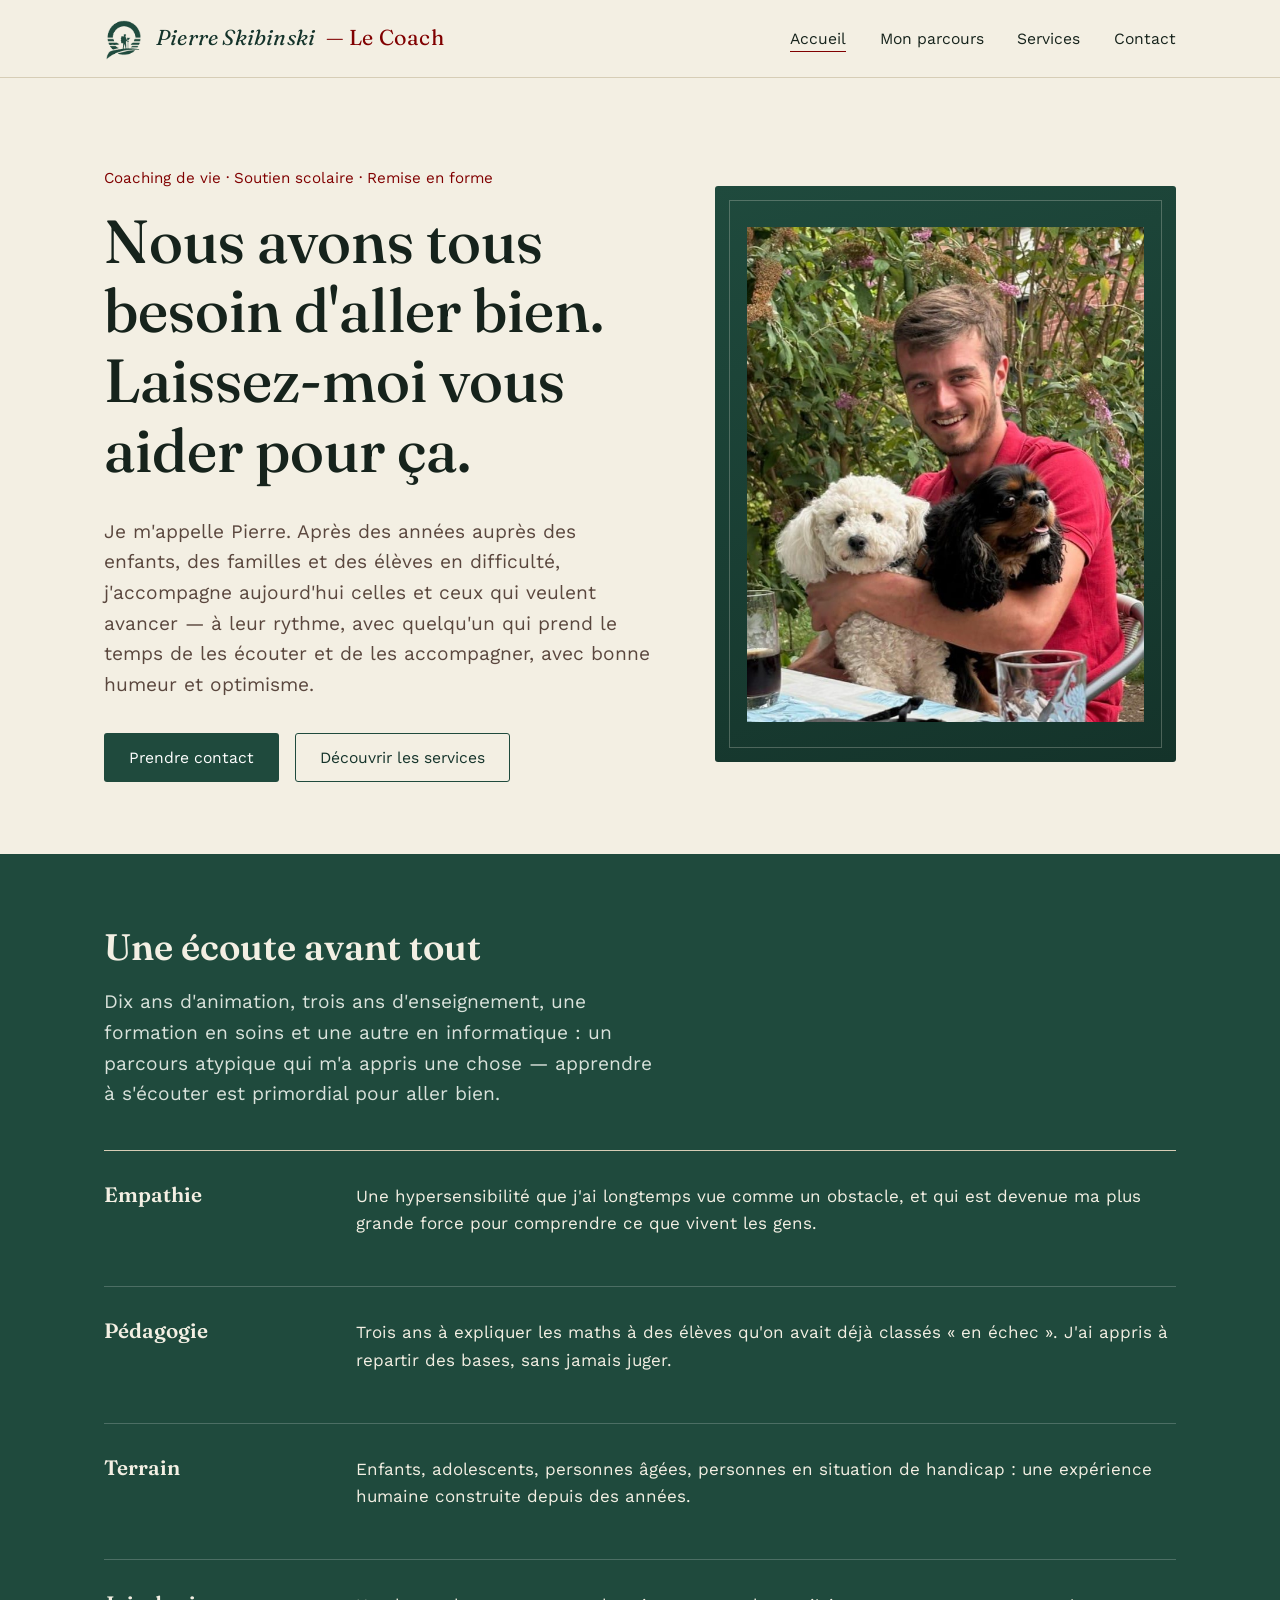
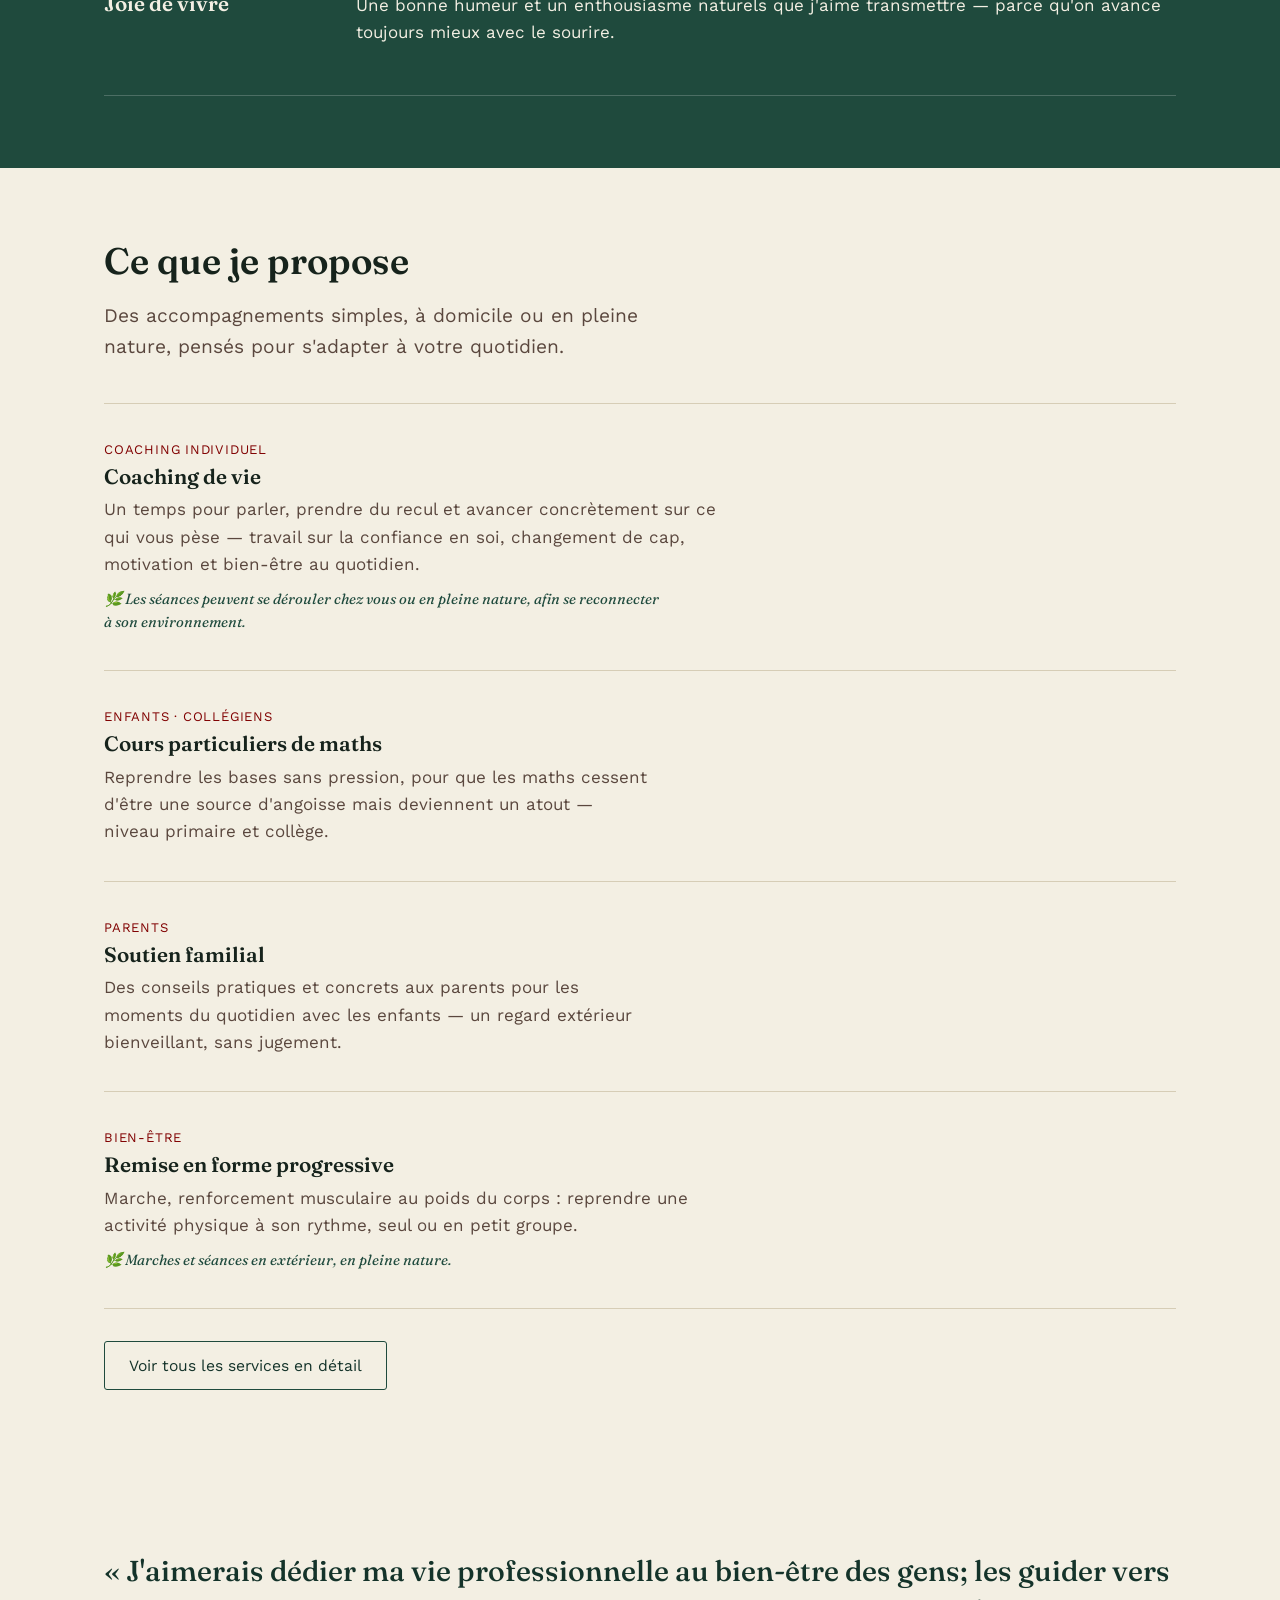
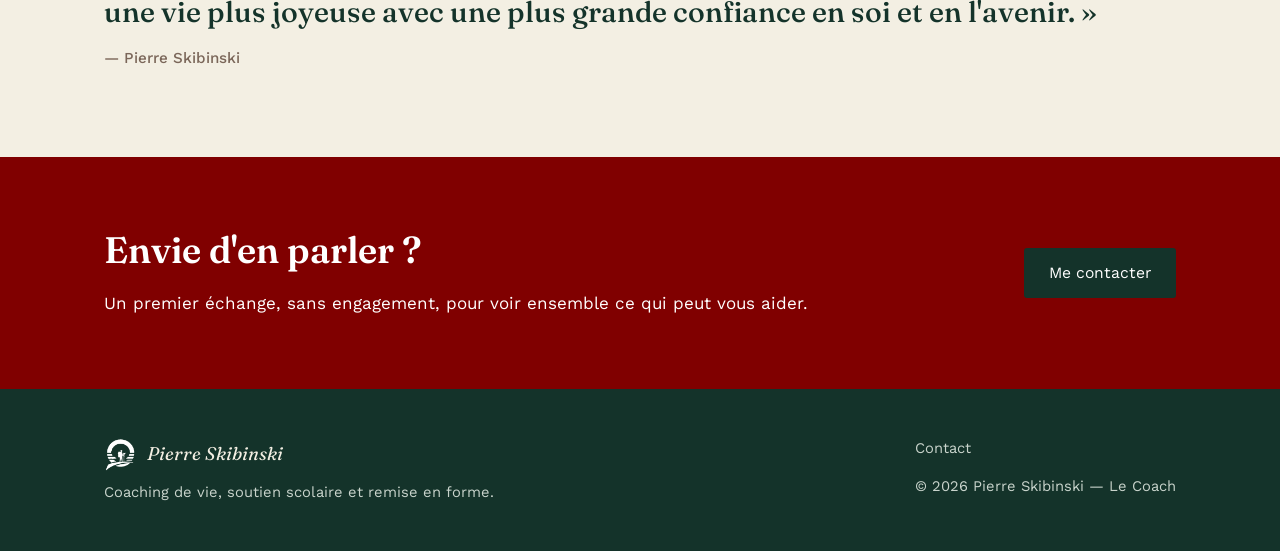
==== index.html @ 206ab9bb "ajout de la photo et correction de quelques tournures de phrases" ====
<!DOCTYPE html>
<html lang="fr">
<head>
<meta charset="UTF-8">
<meta name="viewport" content="width=device-width, initial-scale=1.0">
<title>Pierre Skibinski — Le Coach | Coaching de vie, soutien scolaire et remise en forme</title>
<meta name="description" content="Pierre Skibinski, Le Coach : coaching de vie à l'écoute, cours particuliers de maths et remise en forme progressive, à domicile ou en pleine nature.">

<link rel="preconnect" href="https://fonts.googleapis.com">
<link href="https://fonts.googleapis.com/css2?family=Fraunces:ital,wght@0,400;0,500;0,600;1,500&family=Work+Sans:wght@400;500;600&display=swap" rel="stylesheet">
<link href="https://cdn.jsdelivr.net/npm/bootstrap@5.3.3/dist/css/bootstrap.min.css" rel="stylesheet">
<link rel="stylesheet" href="css/style.css">
</head>
<body>

<header class="site-header">
  <div class="wrap">
    <a href="index.html" class="logotype">
      <img src="img/logo-vert.png" alt="Logo Pierre Skibinski — Le Coach" class="logo-img">
      Pierre Skibinski <span>— Le Coach</span>
    </a>
    <nav class="main-nav" aria-label="Navigation principale">
      <ul>
        <li><a href="index.html" aria-current="page">Accueil</a></li>
        <li><a href="a-propos.html">Mon parcours</a></li>
        <li><a href="services.html">Services</a></li>
        <li><a href="contact.html">Contact</a></li>
      </ul>
    </nav>
    <button class="nav-toggle" aria-label="Ouvrir le menu" aria-expanded="false">☰</button>
  </div>
</header>

<main>

  <section class="hero">
    <div class="wrap">
      <div class="hero-text">
        <p class="hero-eyebrow">Coaching de vie · Soutien scolaire · Remise en forme</p>
        <h1>Nous avons tous besoin d'aller bien. Laissez-moi vous aider pour ça.</h1>
        <p class="lede">Je m'appelle Pierre. Après des années auprès des enfants, des familles et des élèves en difficulté, j'accompagne aujourd'hui celles et ceux qui veulent avancer — à leur rythme, avec quelqu'un qui prend le temps de les écouter et de les accompagner, avec bonne humeur et optimisme.</p>
        <div class="hero-actions">
          <a href="contact.html" class="btn btn-primary">Prendre contact</a>
          <a href="services.html" class="btn btn-outline">Découvrir les services</a>
        </div>
      </div>
      <div class="hero-portrait">
        <div class="portrait-frame">
          <img src="img/pierre.jpeg" alt="Pierre Skibinski" class="portrait-photo">
        </div>
      </div>
    </div>
  </section>

  <section class="section-alt">
    <div class="wrap">
      <div class="section-head">
        <h2>Une écoute avant tout</h2>
        <p class="lede">Dix ans d'animation, trois ans d'enseignement, une formation en soins et une autre en informatique : un parcours atypique qui m'a appris une chose — apprendre à s'écouter est primordial pour aller bien.</p>
      </div>
      <div class="pillars">
        <div class="pillar">
          <h3>Empathie</h3>
          <p>Une hypersensibilité que j'ai longtemps vue comme un obstacle, et qui est devenue ma plus grande force pour comprendre ce que vivent les gens.</p>
        </div>
        <div class="pillar">
          <h3>Pédagogie</h3>
          <p>Trois ans à expliquer les maths à des élèves qu'on avait déjà classés « en échec ». J'ai appris à repartir des bases, sans jamais juger.</p>
        </div>
        <div class="pillar">
          <h3>Terrain</h3>
          <p>Enfants, adolescents, personnes âgées, personnes en situation de handicap : une expérience humaine construite depuis des années.</p>
        </div>
        <div class="pillar">
          <h3>Joie de vivre</h3>
          <p>Une bonne humeur et un enthousiasme naturels que j'aime transmettre — parce qu'on avance toujours mieux avec le sourire.</p>
        </div>
      </div>
    </div>
  </section>

  <section>
    <div class="wrap">
      <div class="section-head">
        <h2>Ce que je propose</h2>
        <p class="lede">Des accompagnements simples, à domicile ou en pleine nature, pensés pour s'adapter à votre quotidien.</p>
      </div>
      <div class="services-list">

        <div class="service-row">
          <div>
            <span class="service-tag">Coaching individuel</span>
            <h3>Coaching de vie</h3>
            <p>Un temps pour parler, prendre du recul et avancer concrètement sur ce qui vous pèse — travail sur la confiance en soi, changement de cap, motivation et bien-être au quotidien.</p>
            <span class="nature-note">🌿 Les séances peuvent se dérouler chez vous ou en pleine nature, afin se reconnecter à son environnement.</span>
          </div>
        </div>

        <div class="service-row">
          <div>
            <span class="service-tag">Enfants · Collégiens</span>
            <h3>Cours particuliers de maths</h3>
            <p>Reprendre les bases sans pression, pour que les maths cessent d'être une source d'angoisse mais deviennent un atout — niveau&nbsp;primaire et&nbsp;collège.</p>
          </div>
        </div>

        <div class="service-row">
          <div>
            <span class="service-tag">Parents</span>
            <h3>Soutien familial</h3>
            <p>Des conseils pratiques et concrets aux parents pour les moments du quotidien avec les enfants — un regard extérieur bienveillant, sans&nbsp;jugement.</p>
          </div>
        </div>

        <div class="service-row">
          <div>
            <span class="service-tag">Bien-être</span>
            <h3>Remise en forme progressive</h3>
            <p>Marche, renforcement musculaire au poids du corps : reprendre une activité physique à son rythme, seul ou en petit groupe.</p>
            <span class="nature-note">🌿 Marches et séances en extérieur, en pleine nature.</span>
          </div>
        </div>

      </div>
      <p style="margin-top:2rem;"><a href="services.html" class="btn btn-outline">Voir tous les services en détail</a></p>
    </div>
  </section>

  <section>
    <div class="wrap">
      <blockquote class="quote-block">
        « J'aimerais dédier ma vie professionnelle au bien-être des gens; les guider vers une vie plus joyeuse avec une plus grande confiance en soi et en l'avenir. »
        <cite>— Pierre Skibinski</cite>
      </blockquote>
    </div>
  </section>

  <section class="cta-band">
    <div class="wrap">
      <div>
        <h2>Envie d'en parler ?</h2>
        <p style="margin-bottom:0;">Un premier échange, sans engagement, pour voir ensemble ce qui peut vous aider.</p>
      </div>
      <a href="contact.html" class="btn" style="background:var(--forest-dark); color:var(--white);">Me contacter</a>
    </div>
  </section>

</main>

<footer class="site-footer">
  <div class="wrap">
    <div>
      <span class="footer-logo"><img src="img/logo-blanc.png" alt="" class="logo-img">Pierre Skibinski</span>
      <p>Coaching de vie, soutien scolaire et remise en forme.</p>
    </div>
    <div>
      <p><a href="contact.html">Contact</a></p>
      <p>© <span id="year"></span> Pierre Skibinski — Le Coach</p>
    </div>
  </div>
</footer>

<script src="https://cdn.jsdelivr.net/npm/bootstrap@5.3.3/dist/js/bootstrap.bundle.min.js"></script>
<script src="js/script.js"></script>
<script>document.getElementById("year").textContent = new Date().getFullYear();</script>
</body>
</html>
---- css/style.css ----
/* ==========================================================================
   Pierre Skibinski — Le Coach
   Design tokens
   ========================================================================== */

:root {
  --ink: #16231C;
  --cream: #F3EFE3;
  --cream-dim: #EAE4D3;
  --forest: #1F4A3D;
  --forest-dark: #14332A;
  --clay: #800000;
  --line: #D6CDB6;
  --white: #FFFFFF;

  --font-display: "Fraunces", Georgia, serif;
  --font-body: "Work Sans", -apple-system, BlinkMacSystemFont, sans-serif;

  --max-width: 1120px;
  --gutter: 1.5rem;
}

* { box-sizing: border-box; }

html { scroll-behavior: smooth; }

body {
  margin: 0;
  font-family: var(--font-body);
  color: var(--ink);
  background: var(--cream);
  font-size: 17px;
  line-height: 1.6;
  -webkit-font-smoothing: antialiased;
}

img { max-width: 100%; display: block; }

a { color: inherit; }

.wrap {
  max-width: var(--max-width);
  margin: 0 auto;
  padding: 0 var(--gutter);
}

h1, h2, h3, h4 {
  font-family: var(--font-display);
  font-weight: 600;
  line-height: 1.15;
  margin: 0 0 0.5em;
  color: var(--ink);
}

h1 { font-size: clamp(2.4rem, 5vw, 3.8rem); font-weight: 500; }
h2 { font-size: clamp(1.7rem, 3vw, 2.3rem); }
h3 { font-size: 1.3rem; }

p { margin: 0 0 1em; }

p, li, dd, blockquote, .contact-method p {
  text-wrap: pretty;
}

h1, h2, h3, h4 {
  text-wrap: balance;
}

.lede {
  font-size: 1.2rem;
  color: #5A473E;
  max-width: 46ch;
}

/* Focus visibility */
a:focus-visible, button:focus-visible {
  outline: 2px solid var(--clay);
  outline-offset: 3px;
}

/* --------------------------------------------------------------------
   Header / nav
   -------------------------------------------------------------------- */

.site-header {
  border-bottom: 1px solid var(--line);
  background: var(--cream);
  position: sticky;
  top: 0;
  z-index: 20;
}

.site-header .wrap {
  display: flex;
  align-items: center;
  justify-content: space-between;
  padding-top: 1.1rem;
  padding-bottom: 1.1rem;
}

.logotype {
  display: flex;
  align-items: center;
  gap: 0.65rem;
  font-family: var(--font-display);
  font-style: italic;
  font-size: 1.35rem;
  text-decoration: none;
  color: var(--forest-dark);
  letter-spacing: 0.01em;
}

.logotype span { color: var(--clay); font-style: normal; }

.logo-img {
  height: 42px;
  width: auto;
  display: block;
}

.main-nav ul {
  list-style: none;
  display: flex;
  gap: 2.1rem;
  margin: 0;
  padding: 0;
}

.main-nav a {
  text-decoration: none;
  font-size: 0.98rem;
  color: var(--ink);
  padding-bottom: 3px;
  border-bottom: 1px solid transparent;
  transition: border-color 0.15s ease;
}

.main-nav a:hover,
.main-nav a[aria-current="page"] {
  border-bottom-color: var(--clay);
}

.nav-toggle {
  display: none;
  background: none;
  border: 1px solid var(--line);
  border-radius: 6px;
  padding: 0.4rem 0.6rem;
  font-size: 1.1rem;
  cursor: pointer;
}

/* --------------------------------------------------------------------
   Buttons
   -------------------------------------------------------------------- */

.btn {
  display: inline-block;
  font-family: var(--font-body);
  font-size: 0.98rem;
  text-decoration: none;
  padding: 0.75rem 1.5rem;
  border-radius: 3px;
  border: 1px solid transparent;
  cursor: pointer;
  transition: transform 0.12s ease, background 0.15s ease;
}

.btn-primary {
  background: var(--forest);
  color: var(--white);
}
.btn-primary:hover { background: var(--forest-dark); }

.btn-outline {
  border-color: var(--forest);
  color: var(--forest-dark);
  background: transparent;
}
.btn-outline:hover { background: var(--forest); color: var(--white); }

.btn-clay {
  background: var(--clay);
  color: var(--white);
}
.btn-clay:hover { background: #5E0000; }

/* --------------------------------------------------------------------
   Hero
   -------------------------------------------------------------------- */

.hero {
  padding: 5.5rem 0 4.5rem;
}

.hero .wrap {
  display: grid;
  grid-template-columns: 1.1fr 0.9fr;
  gap: 3rem;
  align-items: center;
}

.hero-eyebrow {
  font-size: 0.95rem;
  color: var(--clay);
  margin-bottom: 1rem;
  font-family: var(--font-body);
}

.hero-actions {
  display: flex;
  gap: 1rem;
  margin-top: 2rem;
  flex-wrap: wrap;
}

.hero-portrait {
  position: relative;
}

.portrait-frame {
  aspect-ratio: 4 / 5;
  background: linear-gradient(160deg, var(--forest) 0%, var(--forest-dark) 100%);
  border-radius: 3px;
  display: flex;
  align-items: center;
  justify-content: center;
  color: var(--cream);
  font-family: var(--font-display);
  font-style: italic;
  font-size: 1rem;
  text-align: center;
  padding: 2rem;
  position: relative;
  overflow: hidden;
}

.portrait-frame::after {
  content: "";
  position: absolute;
  inset: 0;
  border: 1px solid rgba(243,239,227,0.25);
  margin: 14px;
}

/* --------------------------------------------------------------------
   Sections
   -------------------------------------------------------------------- */

section { padding: 4.5rem 0; }

.section-alt { background: var(--forest); color: var(--cream); }
.section-alt h2, .section-alt h3 { color: var(--cream); }
.section-alt .lede { color: #D9E2DB; }
.section-alt .pillar { border-bottom-color: rgba(255,255,255,0.2); }

.section-head {
  max-width: 60ch;
  margin-bottom: 2.5rem;
}

/* Values / pillars list — hairline rows, not cards */
.pillars {
  border-top: 1px solid var(--line);
}

.pillar {
  display: grid;
  grid-template-columns: 220px 1fr;
  gap: 2rem;
  padding: 2rem 0;
  border-bottom: 1px solid var(--line);
}

.pillar h3 { margin-bottom: 0.4rem; color: inherit; }

/* Services list */
.services-list {
  border-top: 1px solid var(--line);
}

.service-row {
  display: grid;
  grid-template-columns: 1fr auto;
  gap: 1.5rem;
  align-items: start;
  padding: 2.2rem 0;
  border-bottom: 1px solid var(--line);
}

.service-row h3 { margin-bottom: 0.5rem; }
.service-row p { max-width: 56ch; color: #5A473E; margin-bottom: 0; }

.nature-note {
  display: block;
  margin-top: 0.6rem;
  font-family: var(--font-display);
  font-style: italic;
  font-size: 0.92rem;
  color: var(--forest);
  max-width: 56ch;
}

.service-tag {
  font-size: 0.82rem;
  color: var(--clay);
  text-transform: uppercase;
  letter-spacing: 0.06em;
  margin-bottom: 0.3rem;
  display: block;
}

.service-cta {
  align-self: center;
  white-space: nowrap;
}

/* Timeline (parcours) */
.timeline {
  border-left: 2px solid var(--line);
  padding-left: 2rem;
  margin-left: 0.3rem;
}

.timeline-item {
  position: relative;
  padding-bottom: 2.2rem;
}

.timeline-item::before {
  content: "";
  position: absolute;
  left: -2.42rem;
  top: 0.35rem;
  width: 10px;
  height: 10px;
  border-radius: 50%;
  background: var(--clay);
}

.timeline-year {
  font-family: var(--font-display);
  font-style: italic;
  color: var(--clay);
  font-size: 0.95rem;
  display: block;
  margin-bottom: 0.2rem;
}

/* Quote */
.quote-block {
  max-width: 62ch;
  font-family: var(--font-display);
  font-size: clamp(1.3rem, 2.6vw, 1.8rem);
  line-height: 1.4;
  font-weight: 500;
  color: var(--forest-dark);
}

.quote-block cite {
  display: block;
  font-family: var(--font-body);
  font-style: normal;
  font-size: 0.95rem;
  color: #7A6659;
  margin-top: 1rem;
}

/* CTA band */
.cta-band {
  background: var(--clay);
  color: var(--white);
  text-align: left;
}
.cta-band h2 { color: var(--white); }
.cta-band .wrap {
  display: flex;
  justify-content: space-between;
  align-items: center;
  gap: 2rem;
  flex-wrap: wrap;
}

/* --------------------------------------------------------------------
   Contact page
   -------------------------------------------------------------------- */

.contact-methods {
  display: grid;
  grid-template-columns: 1fr 1fr;
  gap: 1.5rem;
  margin-bottom: 3rem;
}

.contact-method {
  display: block;
  border: 1px solid var(--line);
  border-radius: 3px;
  padding: 1.8rem;
  text-decoration: none;
  color: inherit;
  transition: border-color 0.15s ease, background 0.15s ease;
}

.contact-method:hover {
  border-color: var(--forest);
  background: var(--white);
}

.contact-method h3 {
  margin: 0.3rem 0 0.2rem;
  word-break: break-word;
}

.contact-method p {
  margin: 0;
  color: #7A6659;
  font-size: 0.92rem;
}

.contact-info dt {
  font-family: var(--font-display);
  font-style: italic;
  color: var(--clay);
  margin-top: 1.5rem;
}
.contact-info dd { margin: 0.2rem 0 0; }

@media (max-width: 640px) {
  .contact-methods { grid-template-columns: 1fr; }
}

/* --------------------------------------------------------------------
   Footer
   -------------------------------------------------------------------- */

.site-footer {
  background: var(--forest-dark);
  color: #C9D4CC;
  padding: 3rem 0 2rem;
  font-size: 0.92rem;
}

.site-footer .wrap {
  display: flex;
  justify-content: space-between;
  gap: 2rem;
  flex-wrap: wrap;
}

.site-footer a { text-decoration: none; }
.site-footer a:hover { text-decoration: underline; }

.footer-logo {
  display: flex;
  align-items: center;
  gap: 0.6rem;
  font-family: var(--font-display);
  font-style: italic;
  color: var(--cream);
  font-size: 1.15rem;
  margin-bottom: 0.6rem;
}

.footer-logo .logo-img { height: 34px; }

/* --------------------------------------------------------------------
   Responsive
   -------------------------------------------------------------------- */

@media (max-width: 860px) {
  .hero .wrap { grid-template-columns: 1fr; }
  .hero-portrait { order: -1; max-width: 320px; }
  .pillar { grid-template-columns: 1fr; gap: 0.5rem; }
  .service-row { grid-template-columns: 1fr; }
  .cta-band .wrap { flex-direction: column; align-items: flex-start; }
}

@media (max-width: 700px) {
  .main-nav { display: none; }
  .main-nav.open { display: block; position: absolute; top: 100%; left: 0; right: 0; background: var(--cream); border-bottom: 1px solid var(--line); }
  .main-nav.open ul { flex-direction: column; gap: 0; padding: 1rem var(--gutter); }
  .main-nav.open li { padding: 0.7rem 0; border-bottom: 1px solid var(--line); }
  .nav-toggle { display: inline-block; }
}

@media (prefers-reduced-motion: reduce) {
  html { scroll-behavior: auto; }
  * { transition: none !important; }
}
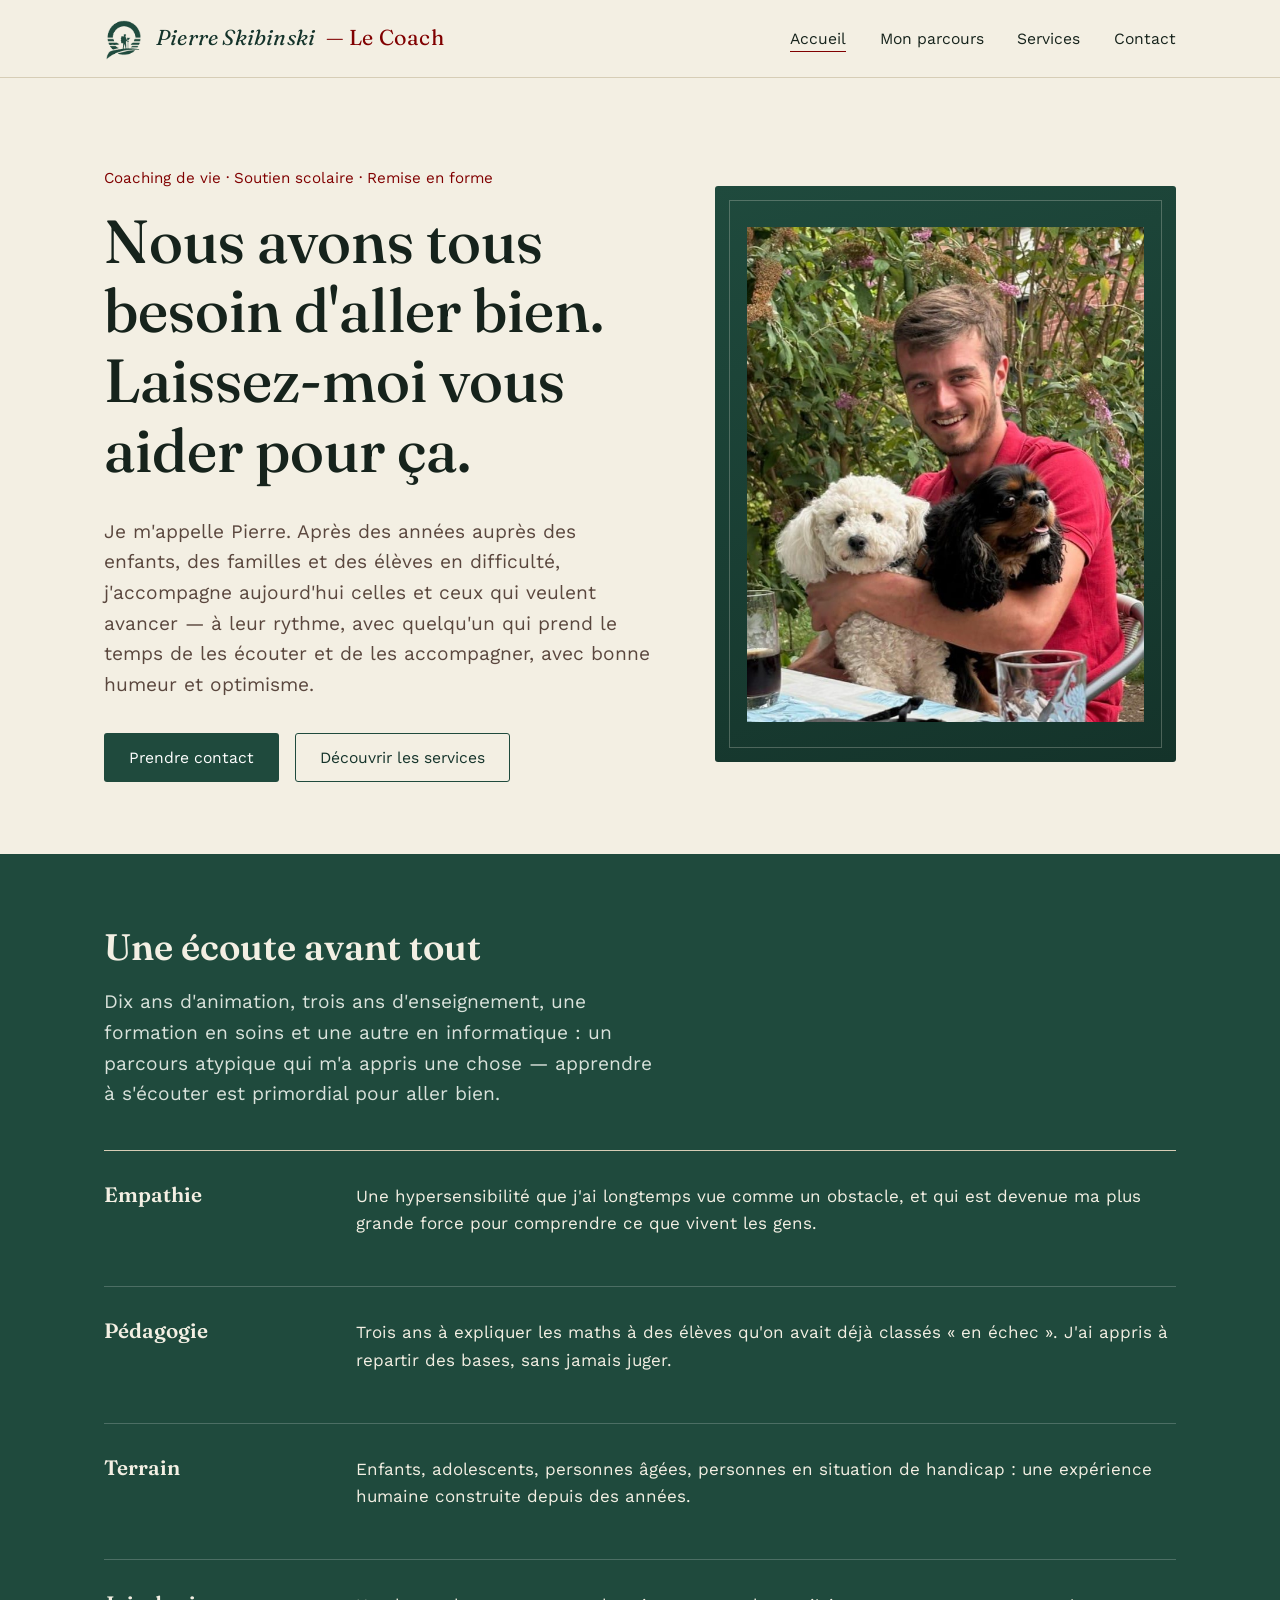
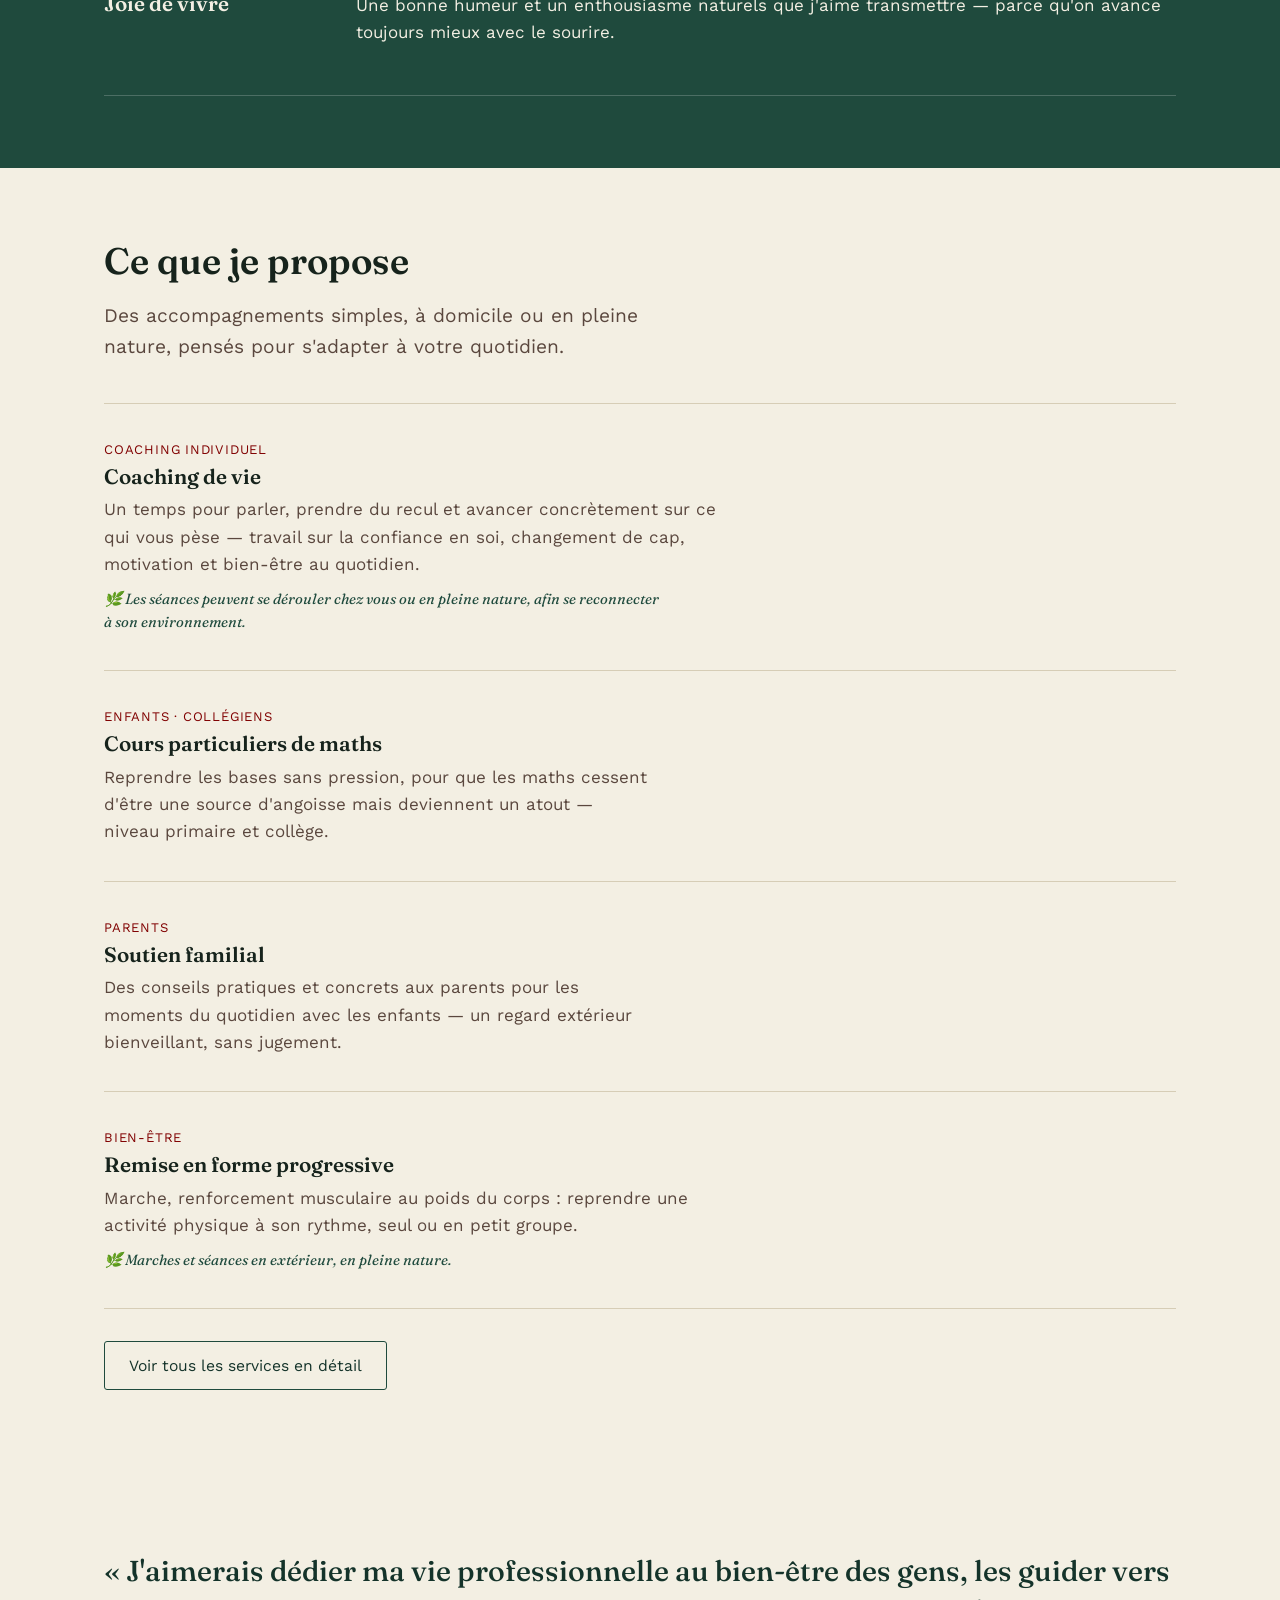
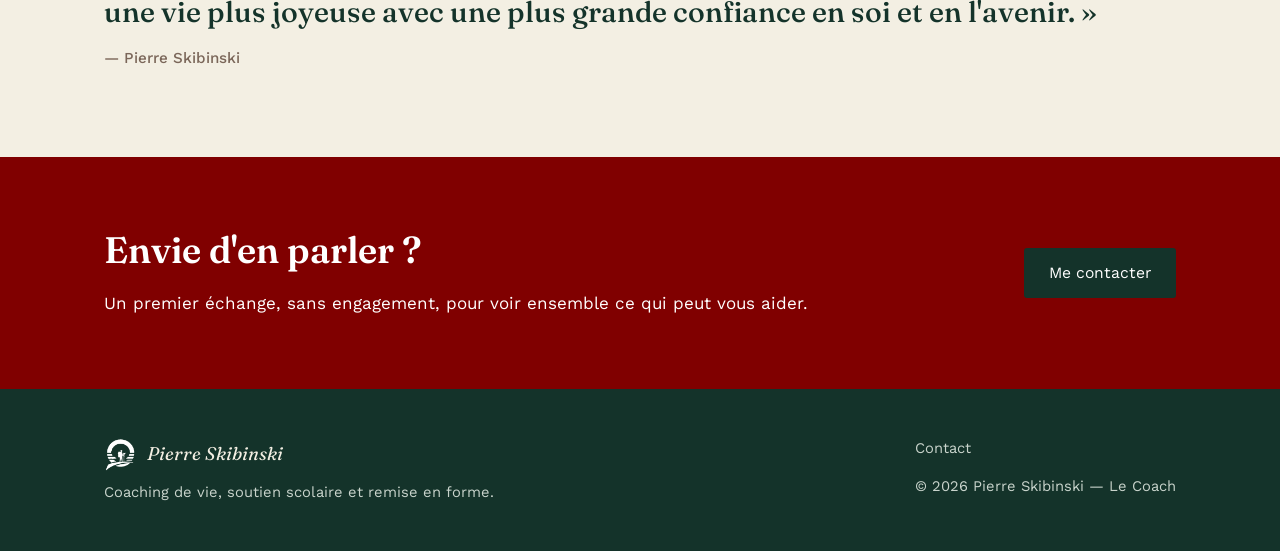
==== commit 780f8657: "correction de 2 fautes d'orthographe" ====
--- a/index.html
+++ b/index.html
@@ -129,7 +129,7 @@
   <section>
     <div class="wrap">
       <blockquote class="quote-block">
-        « J'aimerais dédier ma vie professionnelle au bien-être des gens; les guider vers une vie plus joyeuse avec une plus grande confiance en soi et en l'avenir. »
+        « J'aimerais dédier ma vie professionnelle au bien-être des gens, les guider vers une vie plus joyeuse avec une plus grande confiance en soi et en l'avenir. »
         <cite>— Pierre Skibinski</cite>
       </blockquote>
     </div>
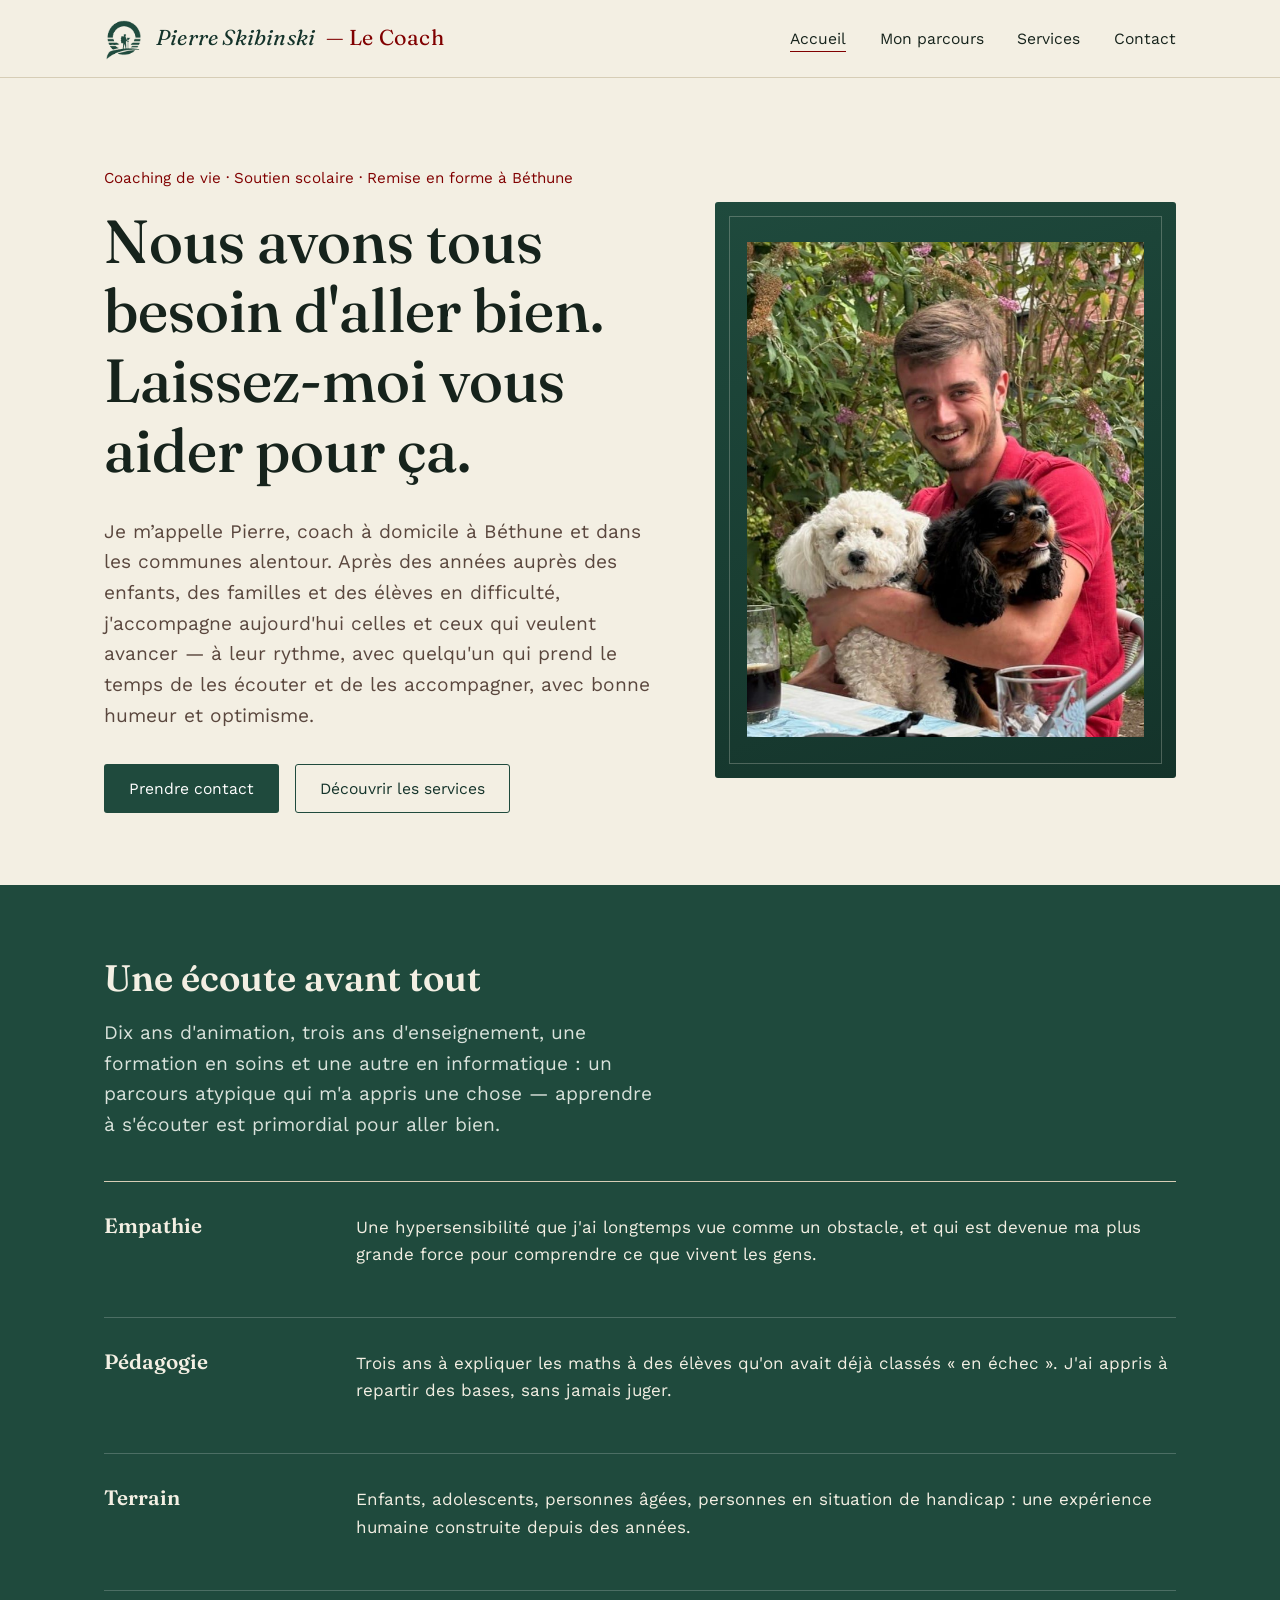
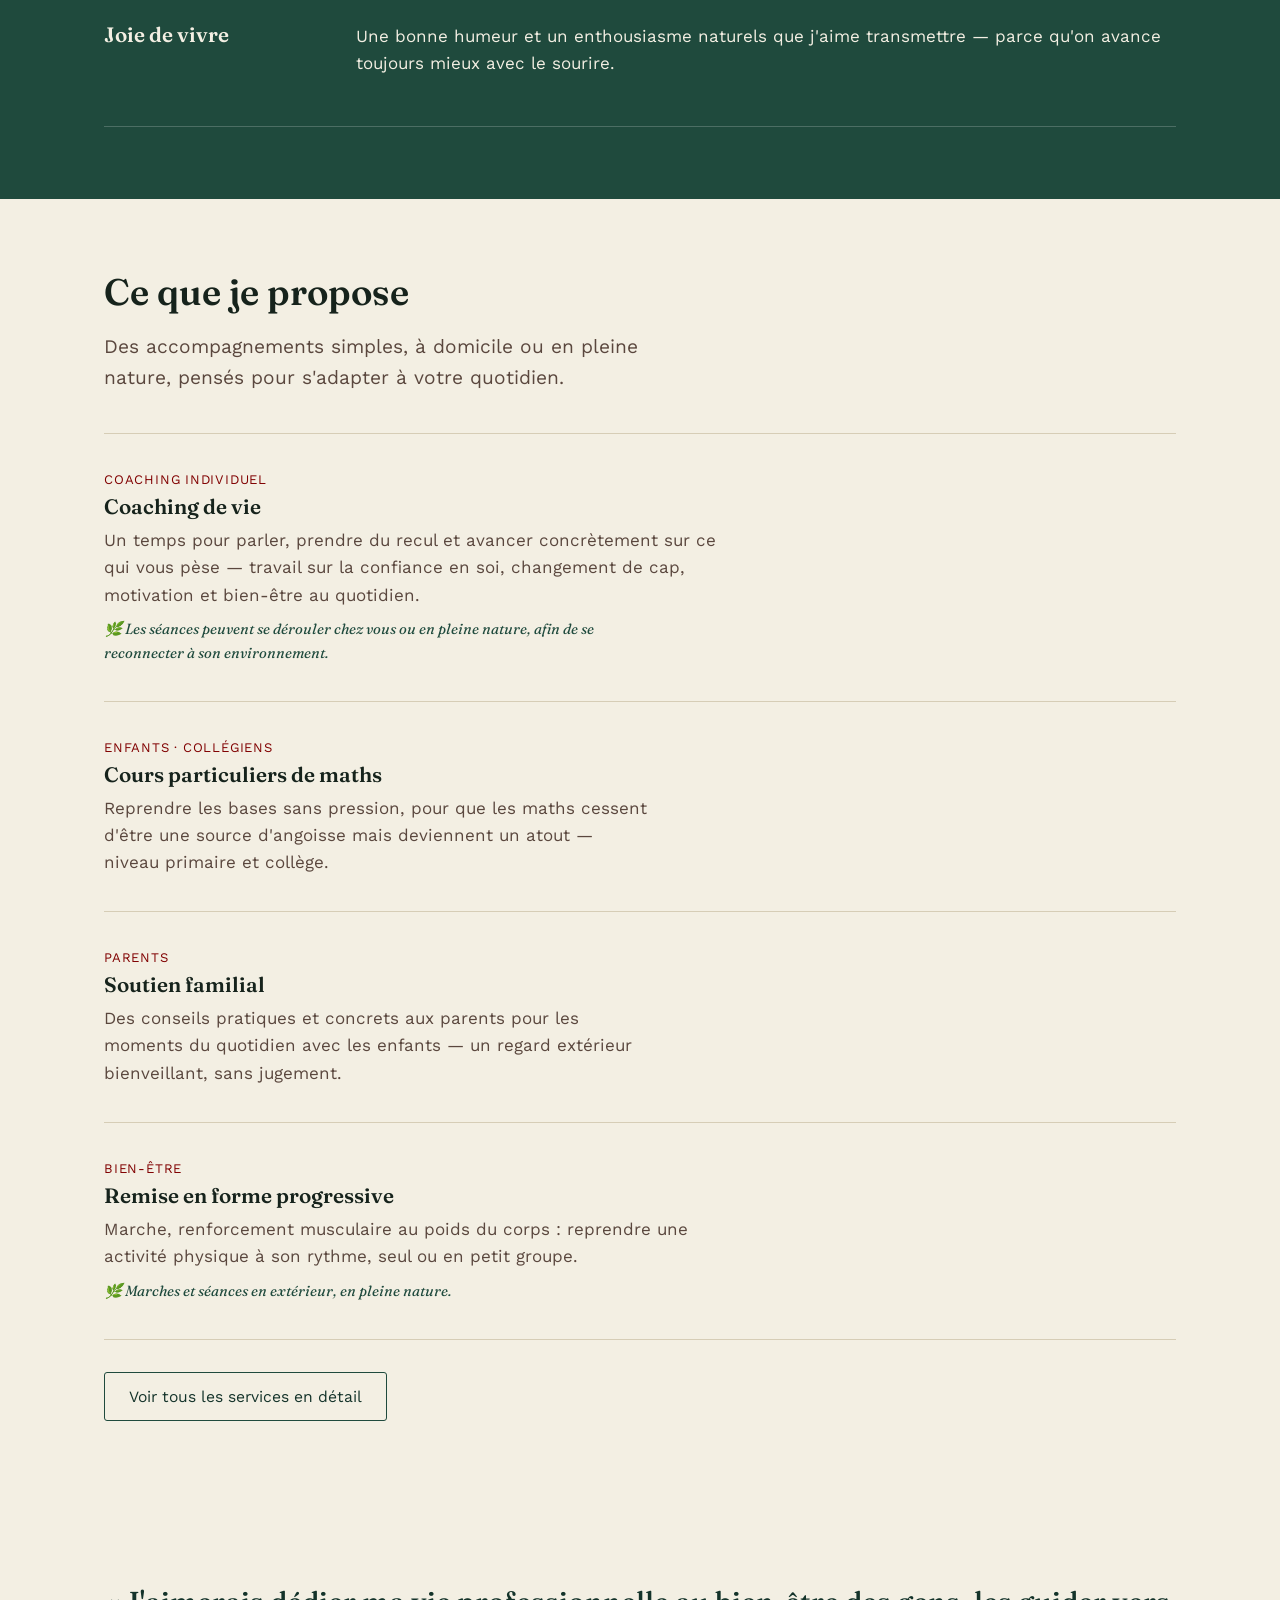
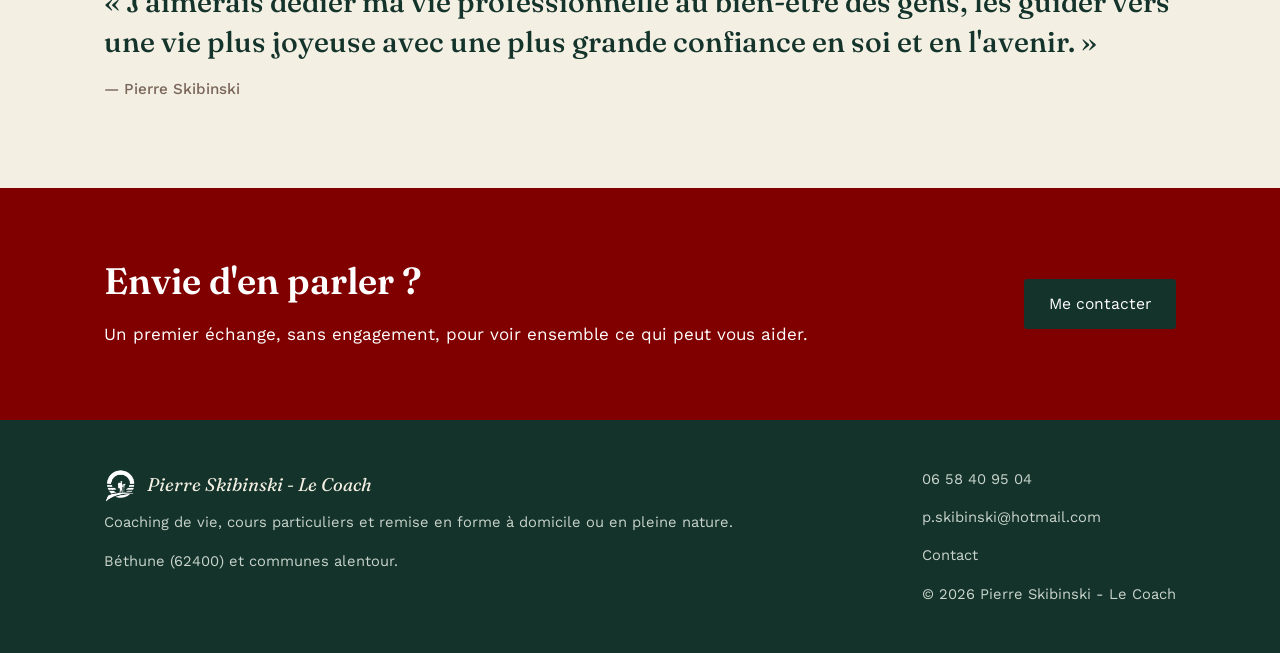
==== commit 02408b2f: "référecencement du site n°1" ====
--- a/index.html
+++ b/index.html
@@ -3,20 +3,46 @@
 <head>
 <meta charset="UTF-8">
 <meta name="viewport" content="width=device-width, initial-scale=1.0">
-<title>Pierre Skibinski — Le Coach | Coaching de vie, soutien scolaire et remise en forme</title>
-<meta name="description" content="Pierre Skibinski, Le Coach : coaching de vie à l'écoute, cours particuliers de maths et remise en forme progressive, à domicile ou en pleine nature.">
+<title>Pierre Skibinski — Le Coach | Coach de vie, cours particuliers et remise en forme à Béthune</title>
+<meta name="description" content="Pierre Skibinski, coach de vie à Béthune et alentours : coaching, cours de maths et d’informatique, soutien aux parents, remise en forme. Premier échange gratuit.">
 
 <link rel="preconnect" href="https://fonts.googleapis.com">
 <link href="https://fonts.googleapis.com/css2?family=Fraunces:ital,wght@0,400;0,500;0,600;1,500&family=Work+Sans:wght@400;500;600&display=swap" rel="stylesheet">
 <link href="https://cdn.jsdelivr.net/npm/bootstrap@5.3.3/dist/css/bootstrap.min.css" rel="stylesheet">
 <link rel="stylesheet" href="css/style.css">
+<script type="application/ld+json">
+{
+  "@context": "https://schema.org",
+  "@type": "ProfessionalService",
+  "name": "Pierre Skibinski - Le Coach",
+  "url": "https://pierreskibinski.fr/",
+  "telephone": "+33658409504",
+  "image": "https://pierreskibinski.fr/img/pierre.jpg",
+  "description": "Coaching de vie, cours particuliers de maths et d'informatique, soutien aux parents et remise en forme à domicile ou en pleine nature.",
+  "areaServed": [
+    {"@type": "City", "name": "Béthune"},
+    {"@type": "City", "name": "Beuvry"},
+    {"@type": "City", "name": "Annezin"},
+    {"@type": "City", "name": "Fouquières-lès-Béthune"},
+    {"@type": "City", "name": "Verquigneul"},
+    {"@type": "City", "name": "Verquin"},
+    {"@type": "City", "name": "Drouvin"},
+    {"@type": "City", "name": "Labourse"},
+    {"@type": "City", "name": "Sailly-Labourse"},
+    {"@type": "City", "name": "Vaudricourt"},
+    {"@type": "City", "name": "Vendin"},
+    {"@type": "City", "name": "Essars"},
+    {"@type": "City", "name": "Gorre"}
+  ]
+}
+</script>
 </head>
 <body>
 
 <header class="site-header">
   <div class="wrap">
     <a href="index.html" class="logotype">
-      <img src="img/logo-vert.png" alt="Logo Pierre Skibinski — Le Coach" class="logo-img">
+      <img src="img/logo-vert.png" alt="Pierre Skibinski, coach de vie à Béthune" class="logo-img">
       Pierre Skibinski <span>— Le Coach</span>
     </a>
     <nav class="main-nav" aria-label="Navigation principale">
@@ -36,9 +62,9 @@
   <section class="hero">
     <div class="wrap">
       <div class="hero-text">
-        <p class="hero-eyebrow">Coaching de vie · Soutien scolaire · Remise en forme</p>
+        <p class="hero-eyebrow">Coaching de vie · Soutien scolaire · Remise en forme à Béthune</p>
         <h1>Nous avons tous besoin d'aller bien. Laissez-moi vous aider pour ça.</h1>
-        <p class="lede">Je m'appelle Pierre. Après des années auprès des enfants, des familles et des élèves en difficulté, j'accompagne aujourd'hui celles et ceux qui veulent avancer — à leur rythme, avec quelqu'un qui prend le temps de les écouter et de les accompagner, avec bonne humeur et optimisme.</p>
+        <p class="lede">Je m’appelle Pierre, coach à domicile à Béthune et dans les communes alentour. Après des années auprès des enfants, des familles et des élèves en difficulté, j'accompagne aujourd'hui celles et ceux qui veulent avancer — à leur rythme, avec quelqu'un qui prend le temps de les écouter et de les accompagner, avec bonne humeur et optimisme.</p>
         <div class="hero-actions">
           <a href="contact.html" class="btn btn-primary">Prendre contact</a>
           <a href="services.html" class="btn btn-outline">Découvrir les services</a>
@@ -92,7 +118,7 @@
             <span class="service-tag">Coaching individuel</span>
             <h3>Coaching de vie</h3>
             <p>Un temps pour parler, prendre du recul et avancer concrètement sur ce qui vous pèse — travail sur la confiance en soi, changement de cap, motivation et bien-être au quotidien.</p>
-            <span class="nature-note">🌿 Les séances peuvent se dérouler chez vous ou en pleine nature, afin se reconnecter à son environnement.</span>
+            <span class="nature-note">🌿 Les séances peuvent se dérouler chez vous ou en pleine nature, afin de se reconnecter à son environnement.</span>
           </div>
         </div>
 
@@ -150,12 +176,15 @@
 <footer class="site-footer">
   <div class="wrap">
     <div>
-      <span class="footer-logo"><img src="img/logo-blanc.png" alt="" class="logo-img">Pierre Skibinski</span>
-      <p>Coaching de vie, soutien scolaire et remise en forme.</p>
+      <span class="footer-logo"><img src="img/logo-blanc.png" alt="" class="logo-img">Pierre Skibinski - Le Coach</span>
+      <p>Coaching de vie, cours particuliers et remise en forme à domicile ou en pleine nature.</p>
+      <p>Béthune (62400) et communes alentour.</p>
     </div>
     <div>
+      <p><a href="tel:+33658409504">06 58 40 95 04</a></p>
+      <p><a href="mailto:p.skibinski@hotmail.com">p.skibinski@hotmail.com</a></p>
       <p><a href="contact.html">Contact</a></p>
-      <p>© <span id="year"></span> Pierre Skibinski — Le Coach</p>
+      <p>© <span id="year"></span> Pierre Skibinski - Le Coach</p>
     </div>
   </div>
 </footer>
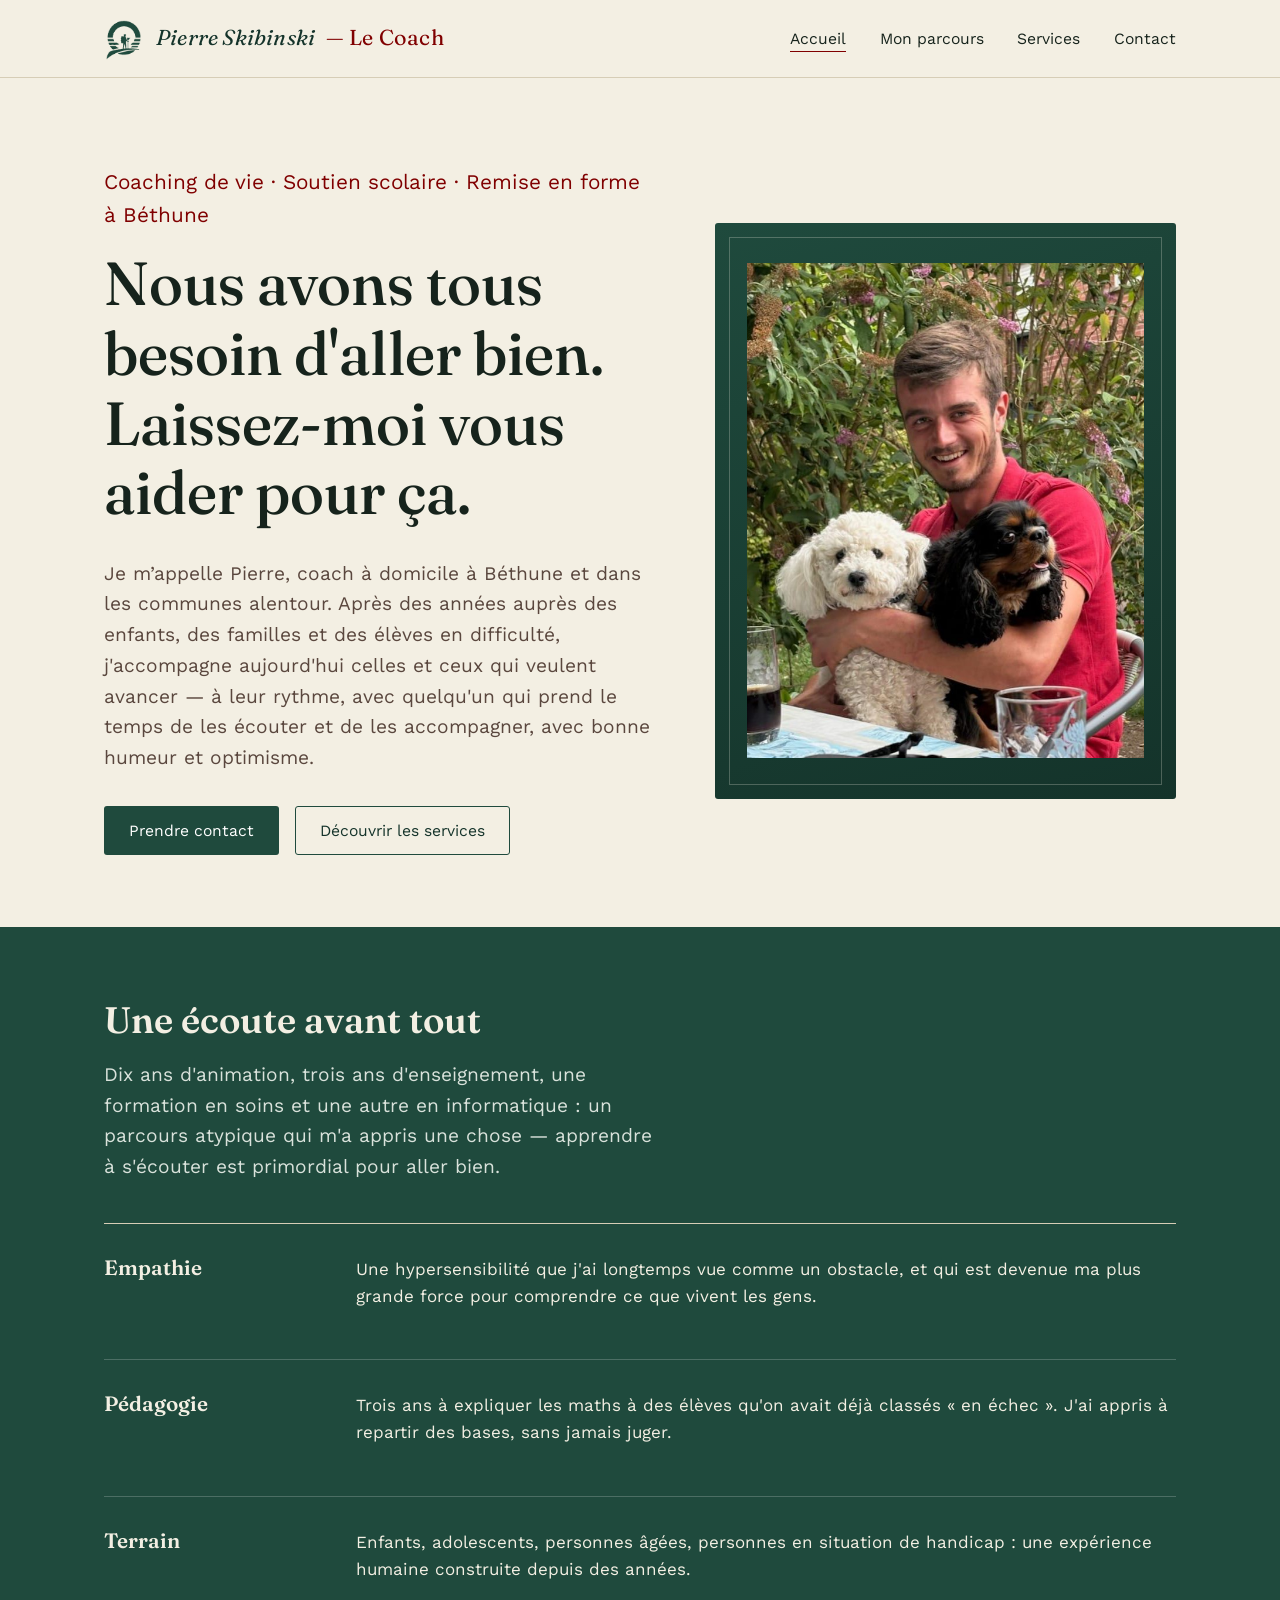
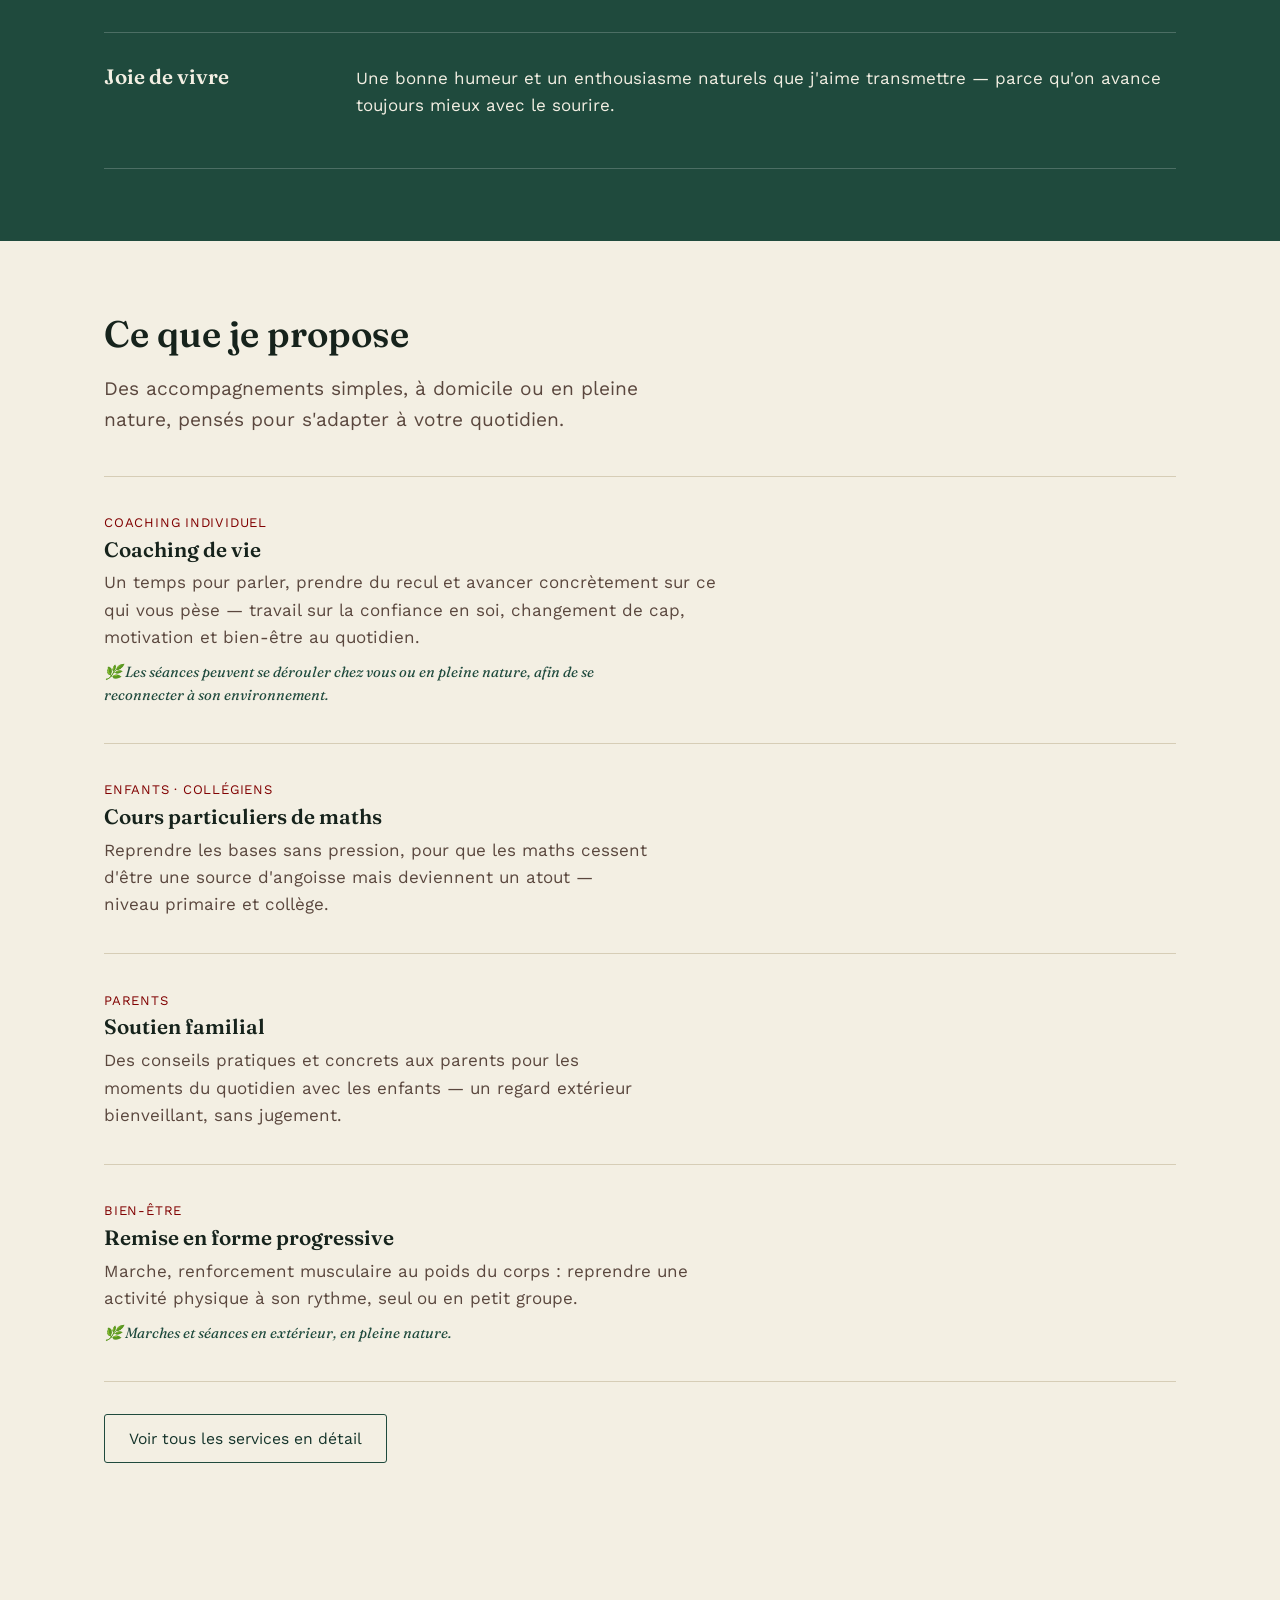
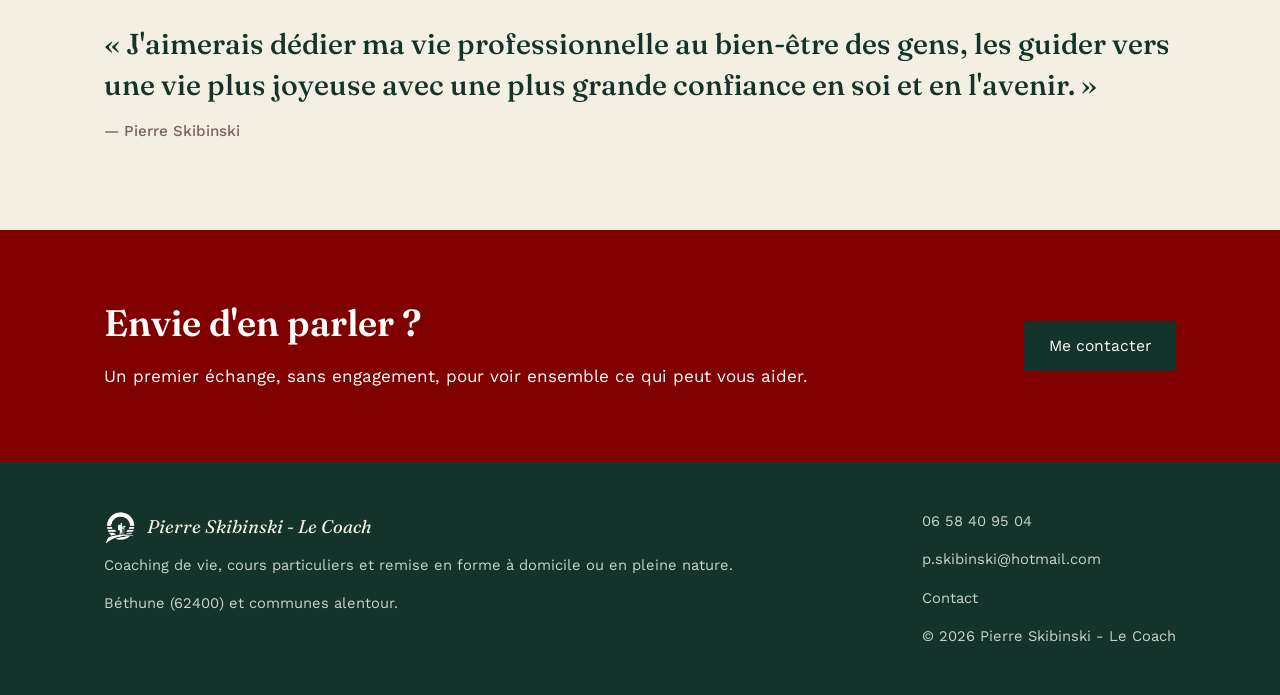
==== commit 902280c1: "référencement du site n°5, validation google" ====
--- a/index.html
+++ b/index.html
@@ -5,7 +5,7 @@
 <meta name="viewport" content="width=device-width, initial-scale=1.0">
 <title>Pierre Skibinski — Le Coach | Coach de vie, cours particuliers et remise en forme à Béthune</title>
 <meta name="description" content="Pierre Skibinski, coach de vie à Béthune et alentours : coaching, cours de maths et d’informatique, soutien aux parents, remise en forme. Premier échange gratuit.">
-
+<meta name="google-site-verification" content="OnMX0D1fTPwNB1oykOaZ8tNTVXOF2izLISUtoQSyvVE" />
 <link rel="preconnect" href="https://fonts.googleapis.com">
 <link href="https://fonts.googleapis.com/css2?family=Fraunces:ital,wght@0,400;0,500;0,600;1,500&family=Work+Sans:wght@400;500;600&display=swap" rel="stylesheet">
 <link href="https://cdn.jsdelivr.net/npm/bootstrap@5.3.3/dist/css/bootstrap.min.css" rel="stylesheet">
--- a/css/style.css
+++ b/css/style.css
@@ -201,7 +201,7 @@
 }
 
 .hero-eyebrow {
-  font-size: 0.95rem;
+  font-size: 1.3rem;
   color: var(--clay);
   margin-bottom: 1rem;
   font-family: var(--font-body);
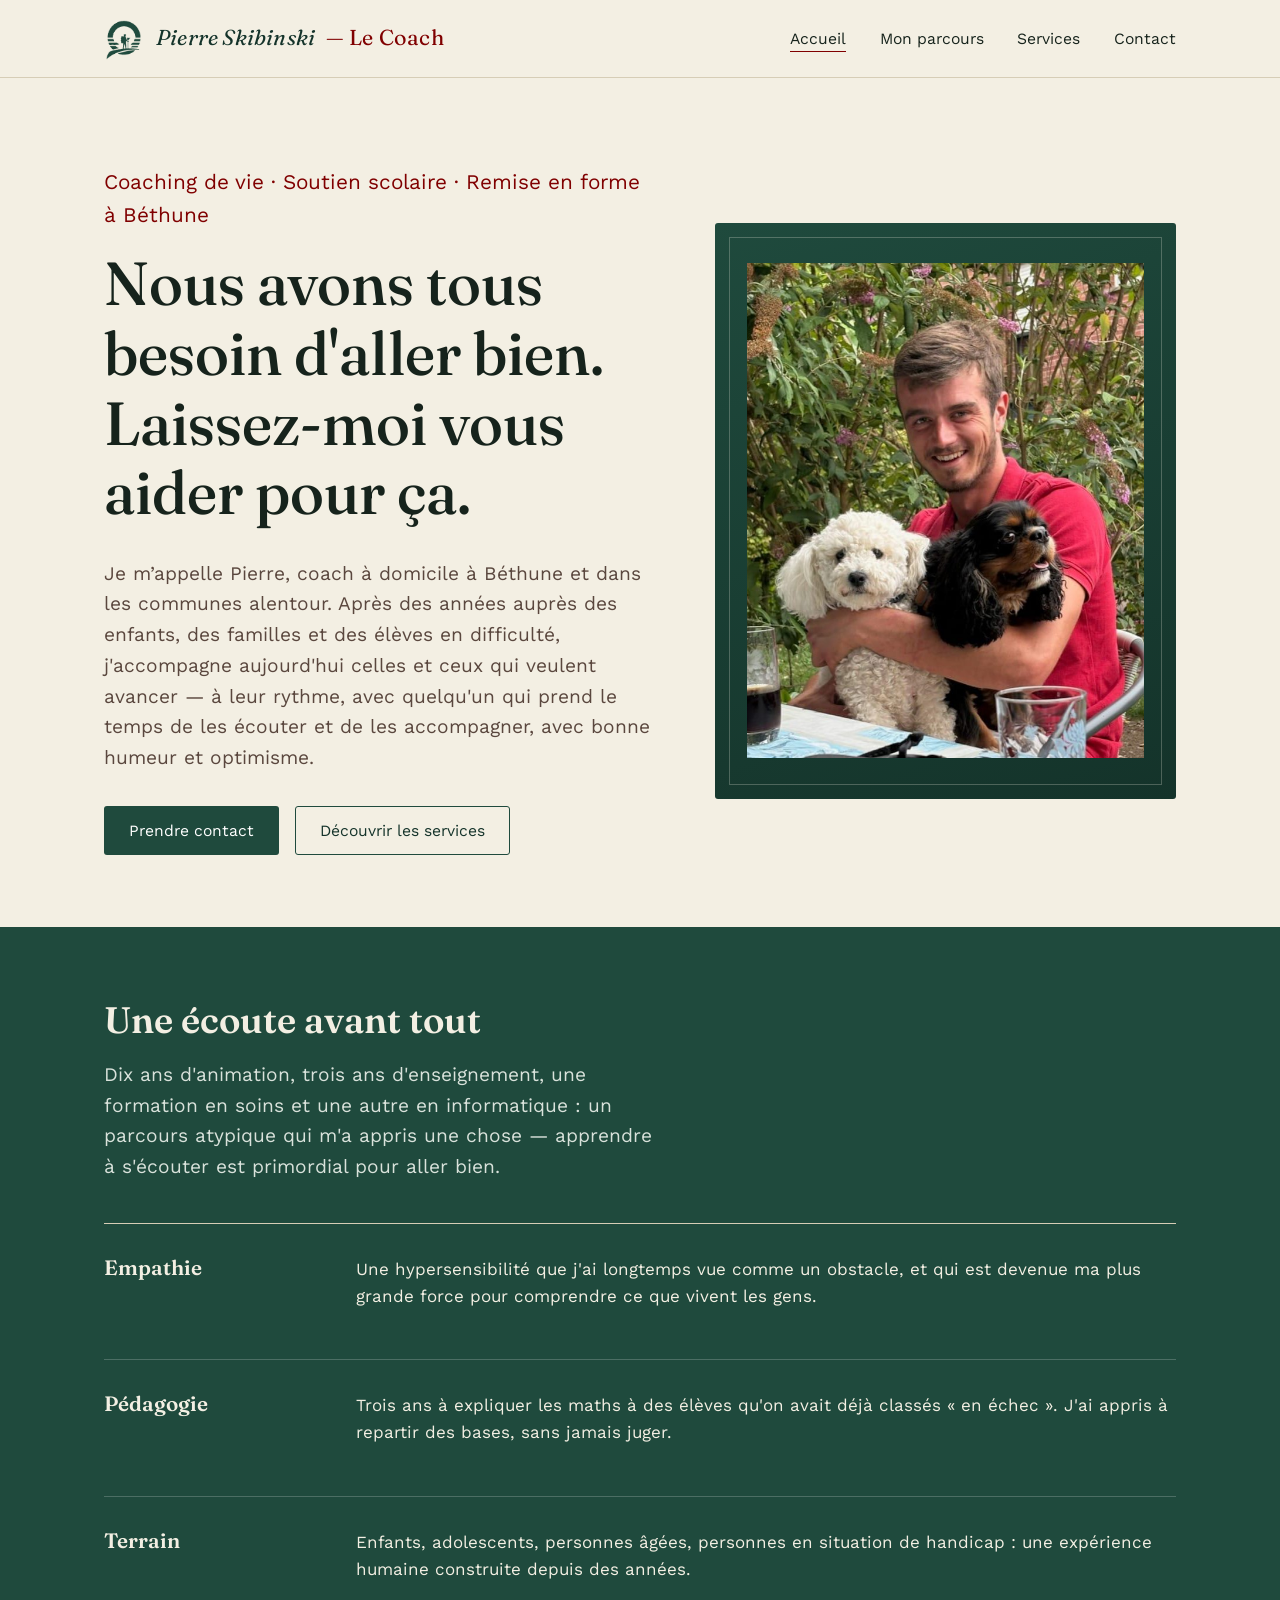
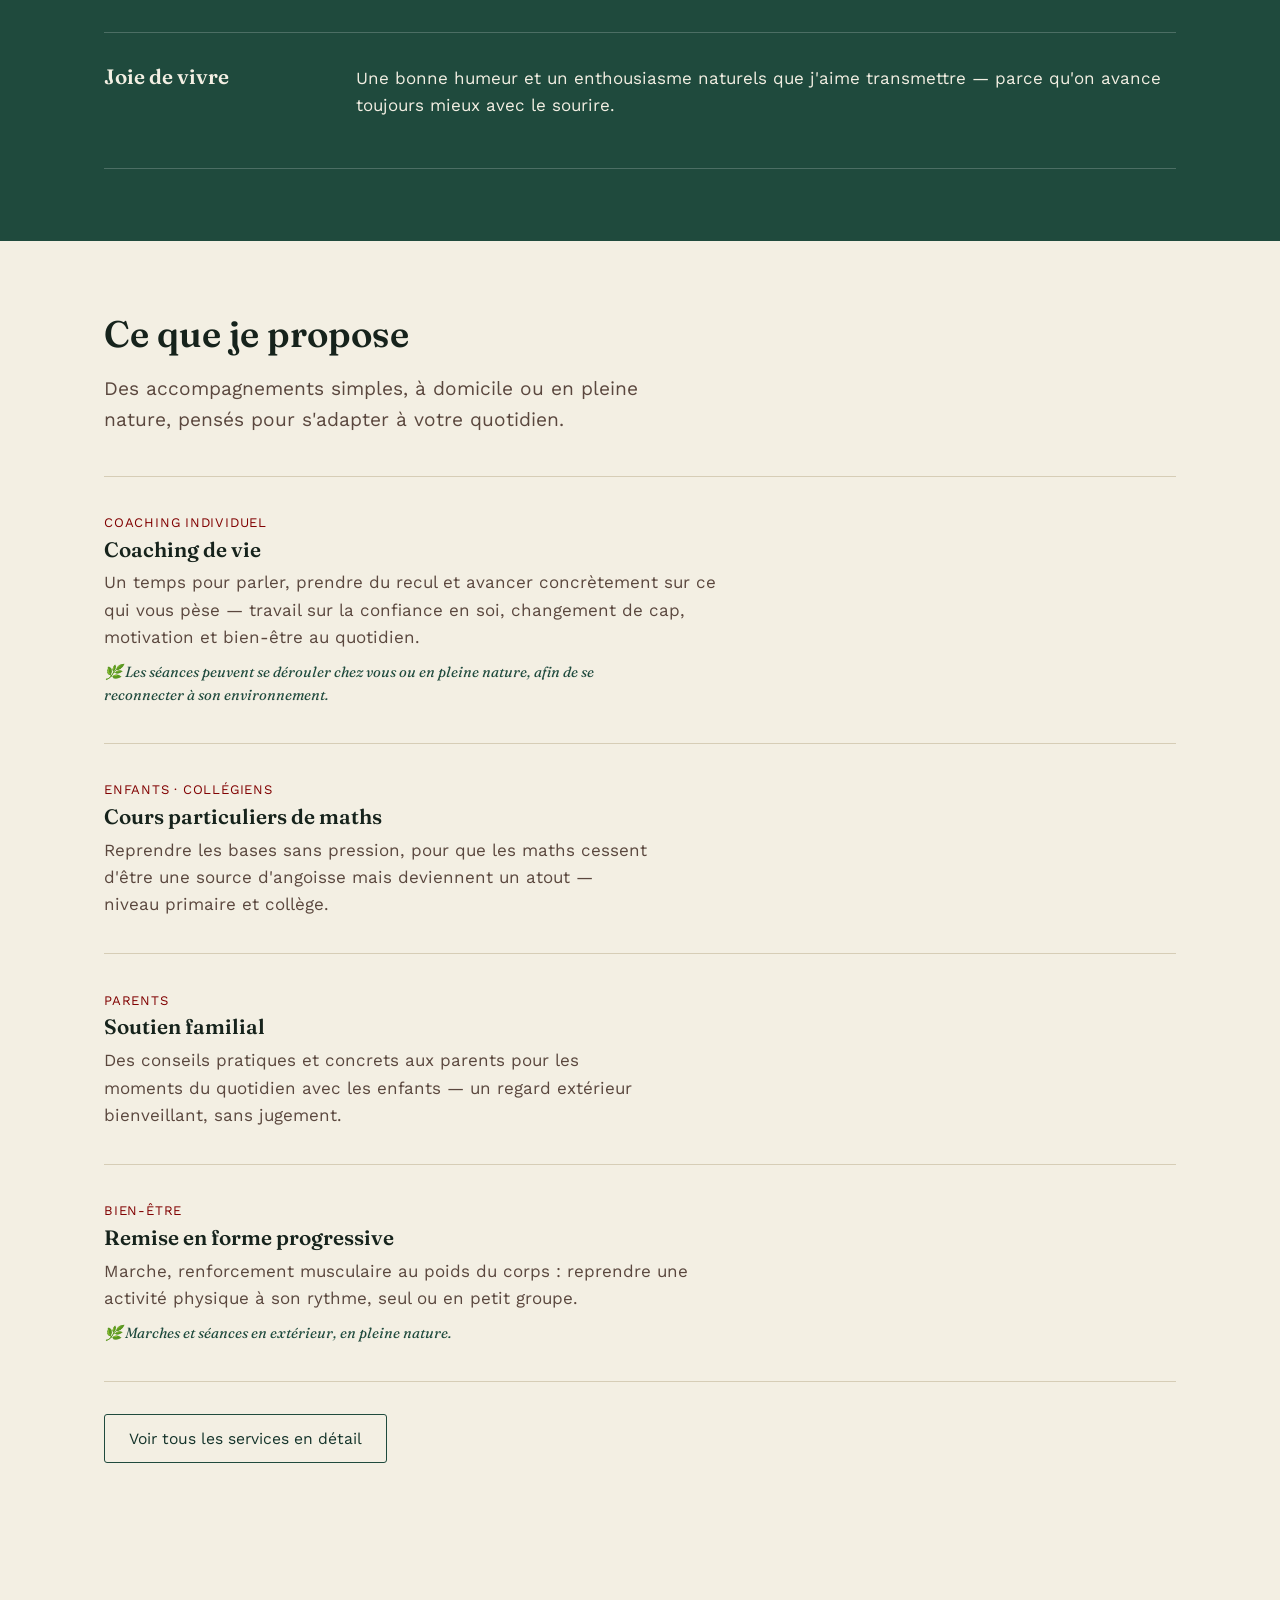
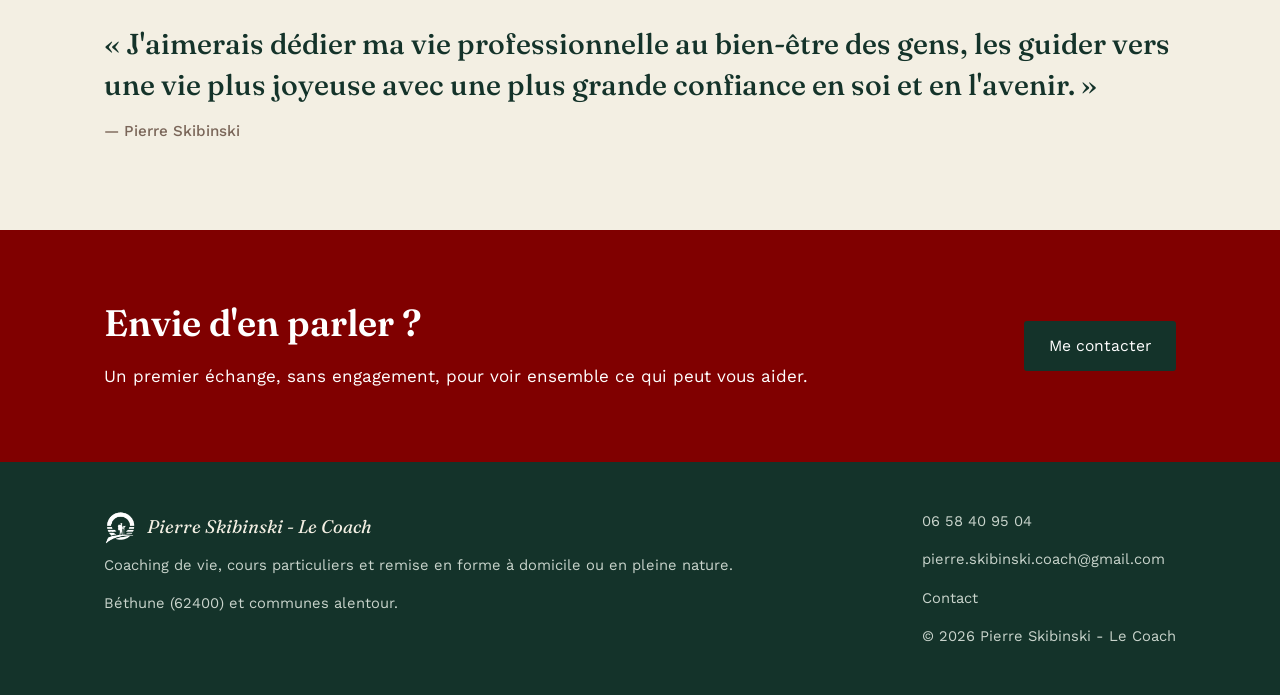
==== commit 8a20a8e8: "changement d'adresse mail n°2" ====
--- a/index.html
+++ b/index.html
@@ -182,7 +182,7 @@
     </div>
     <div>
       <p><a href="tel:+33658409504">06 58 40 95 04</a></p>
-      <p><a href="mailto:p.skibinski@hotmail.com">p.skibinski@hotmail.com</a></p>
+      <p><a href="mailto:pierre.skibinski.coach@gmail.com">pierre.skibinski.coach@gmail.com</a></p>
       <p><a href="contact.html">Contact</a></p>
       <p>© <span id="year"></span> Pierre Skibinski - Le Coach</p>
     </div>
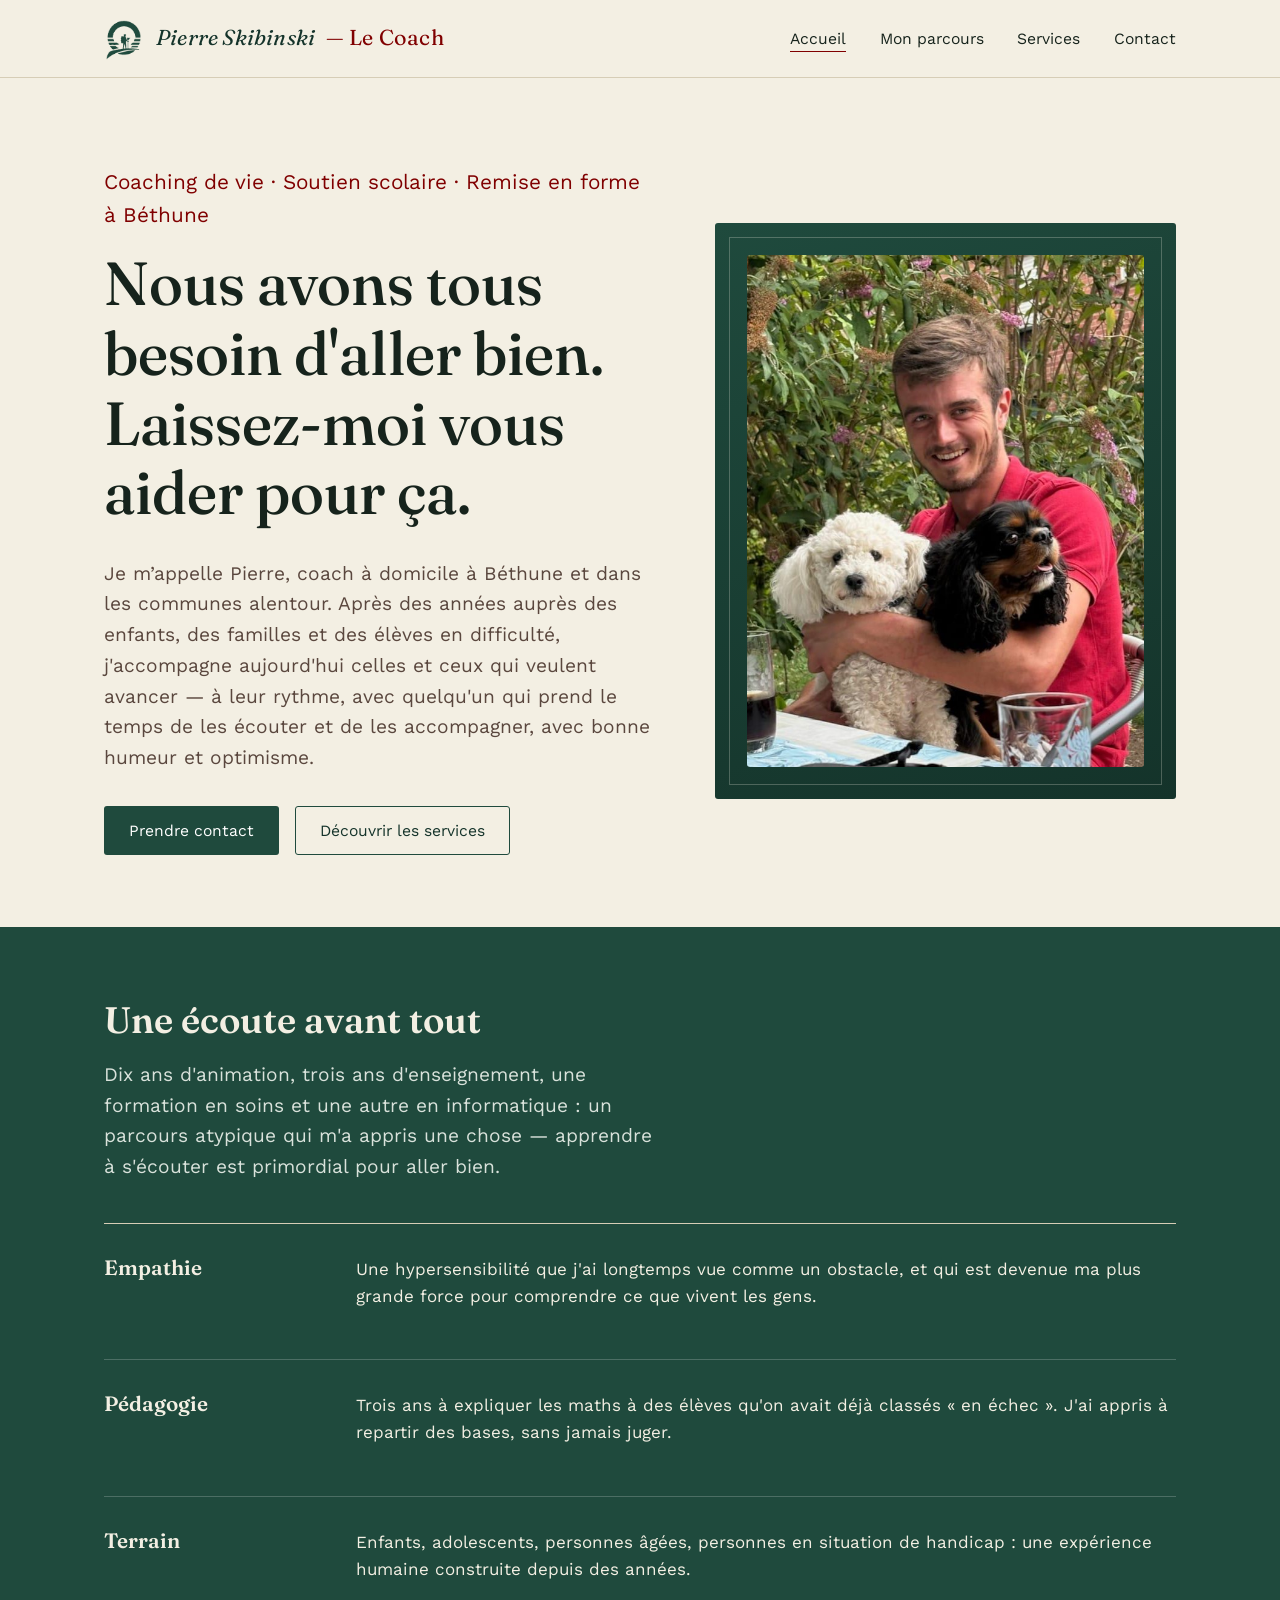
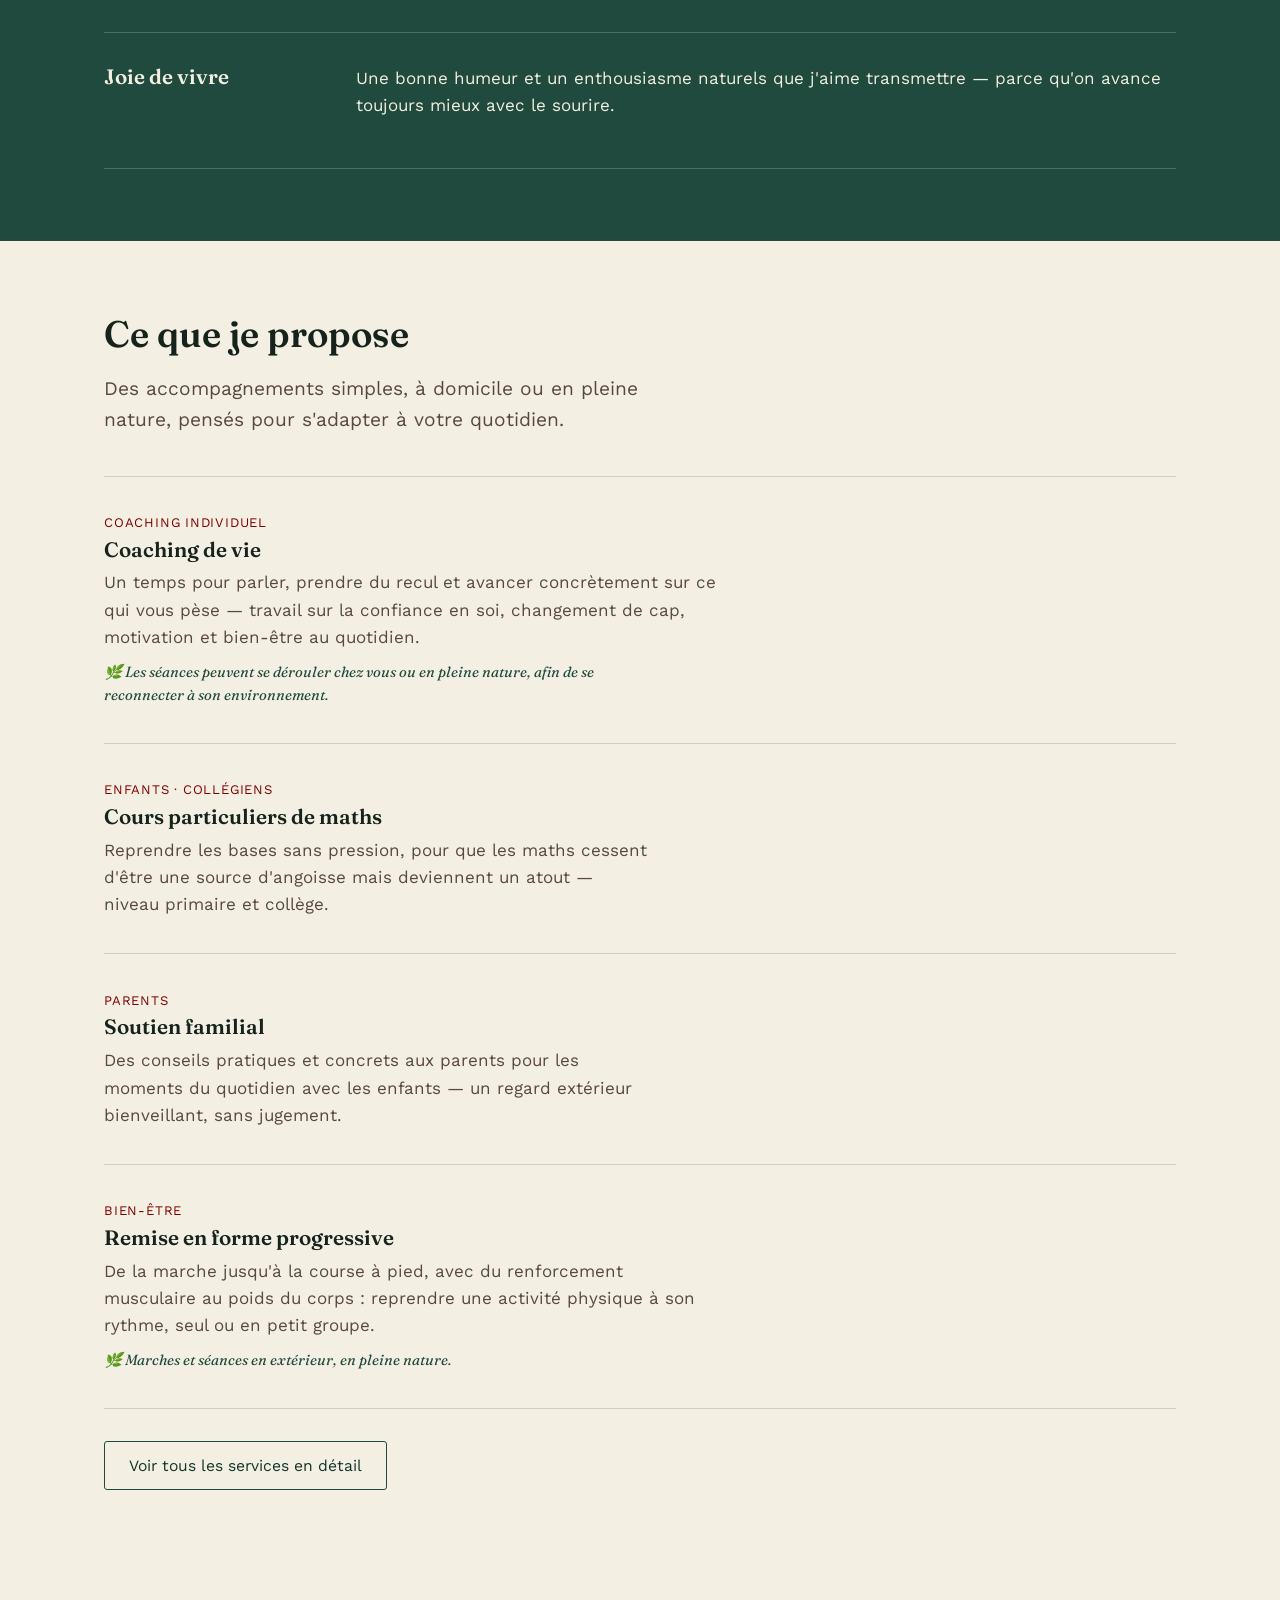
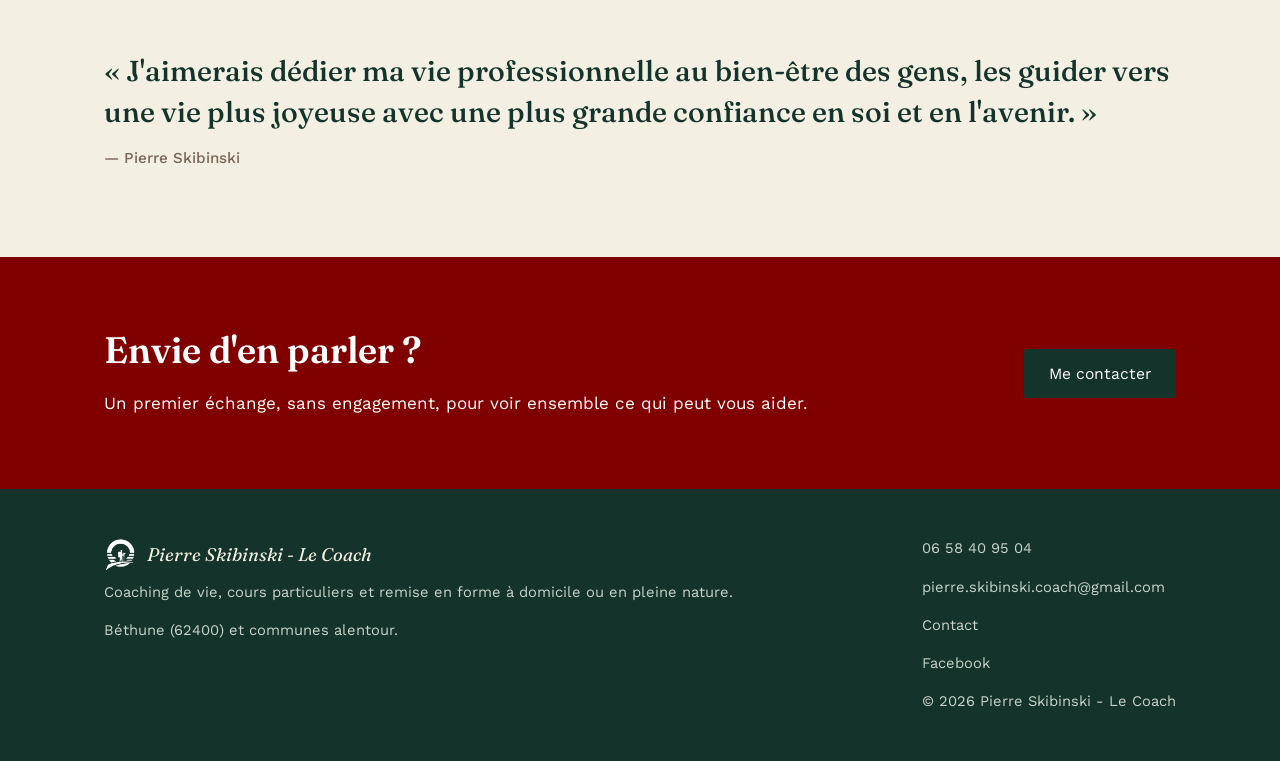
==== commit be476a55: "modif des services, ajout de fb" ====
--- a/index.html
+++ b/index.html
@@ -10,14 +10,18 @@
 <link href="https://fonts.googleapis.com/css2?family=Fraunces:ital,wght@0,400;0,500;0,600;1,500&family=Work+Sans:wght@400;500;600&display=swap" rel="stylesheet">
 <link href="https://cdn.jsdelivr.net/npm/bootstrap@5.3.3/dist/css/bootstrap.min.css" rel="stylesheet">
 <link rel="stylesheet" href="css/style.css">
+<link rel="icon" href="/favicon.ico" sizes="48x48">
+<link rel="icon" type="image/png" sizes="192x192" href="/favicon-192x192.png">
+<link rel="apple-touch-icon" href="/apple-touch-icon.png">
 <script type="application/ld+json">
 {
   "@context": "https://schema.org",
   "@type": "ProfessionalService",
   "name": "Pierre Skibinski - Le Coach",
   "url": "https://pierreskibinski.fr/",
+  "sameAs": ["https://www.facebook.com/profile.php?id=61596525695637"],
   "telephone": "+33658409504",
-  "image": "https://pierreskibinski.fr/img/pierre.jpg",
+  "image": "https://pierreskibinski.fr/img/pierre.jpeg",
   "description": "Coaching de vie, cours particuliers de maths et d'informatique, soutien aux parents et remise en forme à domicile ou en pleine nature.",
   "areaServed": [
     {"@type": "City", "name": "Béthune"},
@@ -142,7 +146,7 @@
           <div>
             <span class="service-tag">Bien-être</span>
             <h3>Remise en forme progressive</h3>
-            <p>Marche, renforcement musculaire au poids du corps : reprendre une activité physique à son rythme, seul ou en petit groupe.</p>
+            <p>De la marche jusqu'à la course à pied, avec du renforcement musculaire au poids du corps : reprendre une activité physique à son rythme, seul ou en petit groupe.</p>
             <span class="nature-note">🌿 Marches et séances en extérieur, en pleine nature.</span>
           </div>
         </div>
@@ -184,6 +188,7 @@
       <p><a href="tel:+33658409504">06 58 40 95 04</a></p>
       <p><a href="mailto:pierre.skibinski.coach@gmail.com">pierre.skibinski.coach@gmail.com</a></p>
       <p><a href="contact.html">Contact</a></p>
+      <p><a href="https://www.facebook.com/profile.php?id=61596525695637" target="_blank" rel="noopener">Facebook</a></p>
       <p>© <span id="year"></span> Pierre Skibinski - Le Coach</p>
     </div>
   </div>
--- a/css/style.css
+++ b/css/style.css
@@ -243,6 +243,13 @@
   margin: 14px;
 }
 
+.portrait-photo {
+  width: 100%;
+  height: 100%;
+  object-fit: cover;
+  border-radius: 3px;
+}
+
 /* --------------------------------------------------------------------
    Sections
    -------------------------------------------------------------------- */
@@ -425,6 +432,7 @@
   margin-top: 1.5rem;
 }
 .contact-info dd { margin: 0.2rem 0 0; }
+.contact-info dd a { color: var(--forest); text-decoration: underline; }
 
 @media (max-width: 640px) {
   .contact-methods { grid-template-columns: 1fr; }
